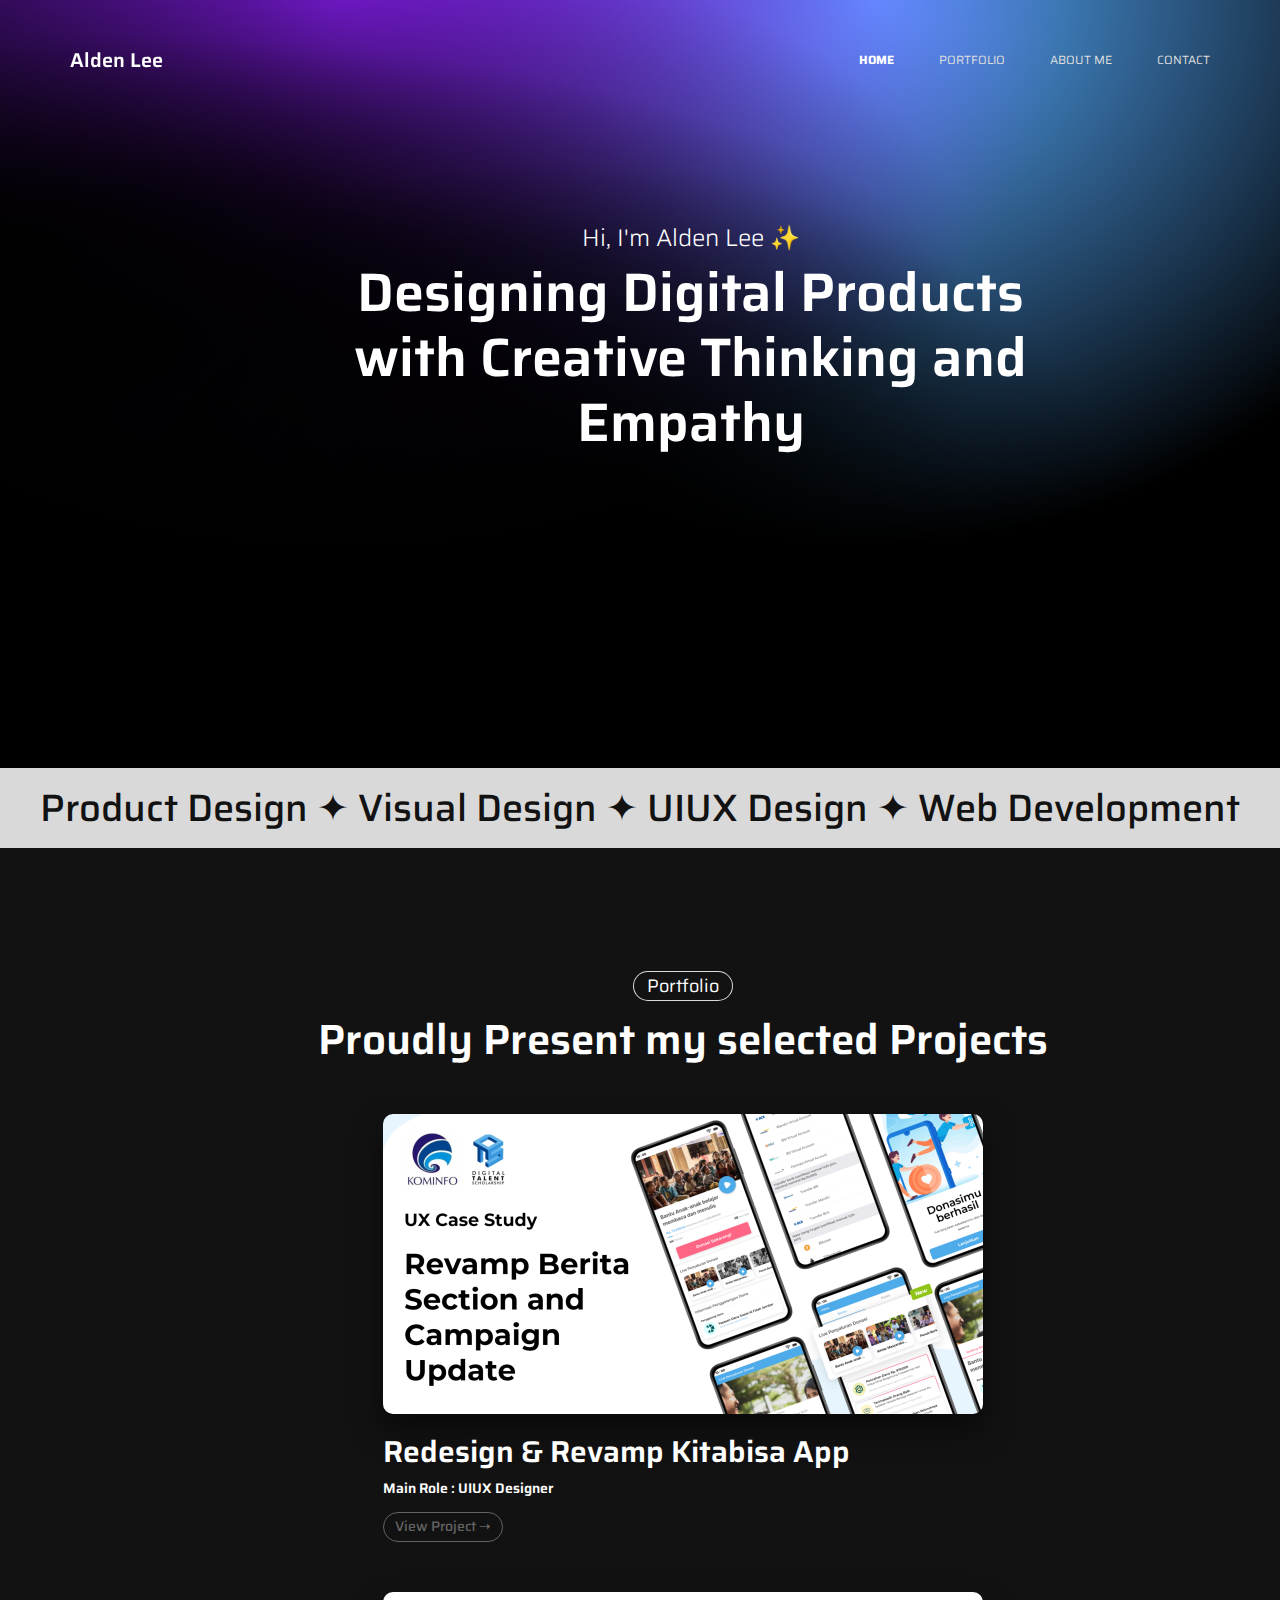
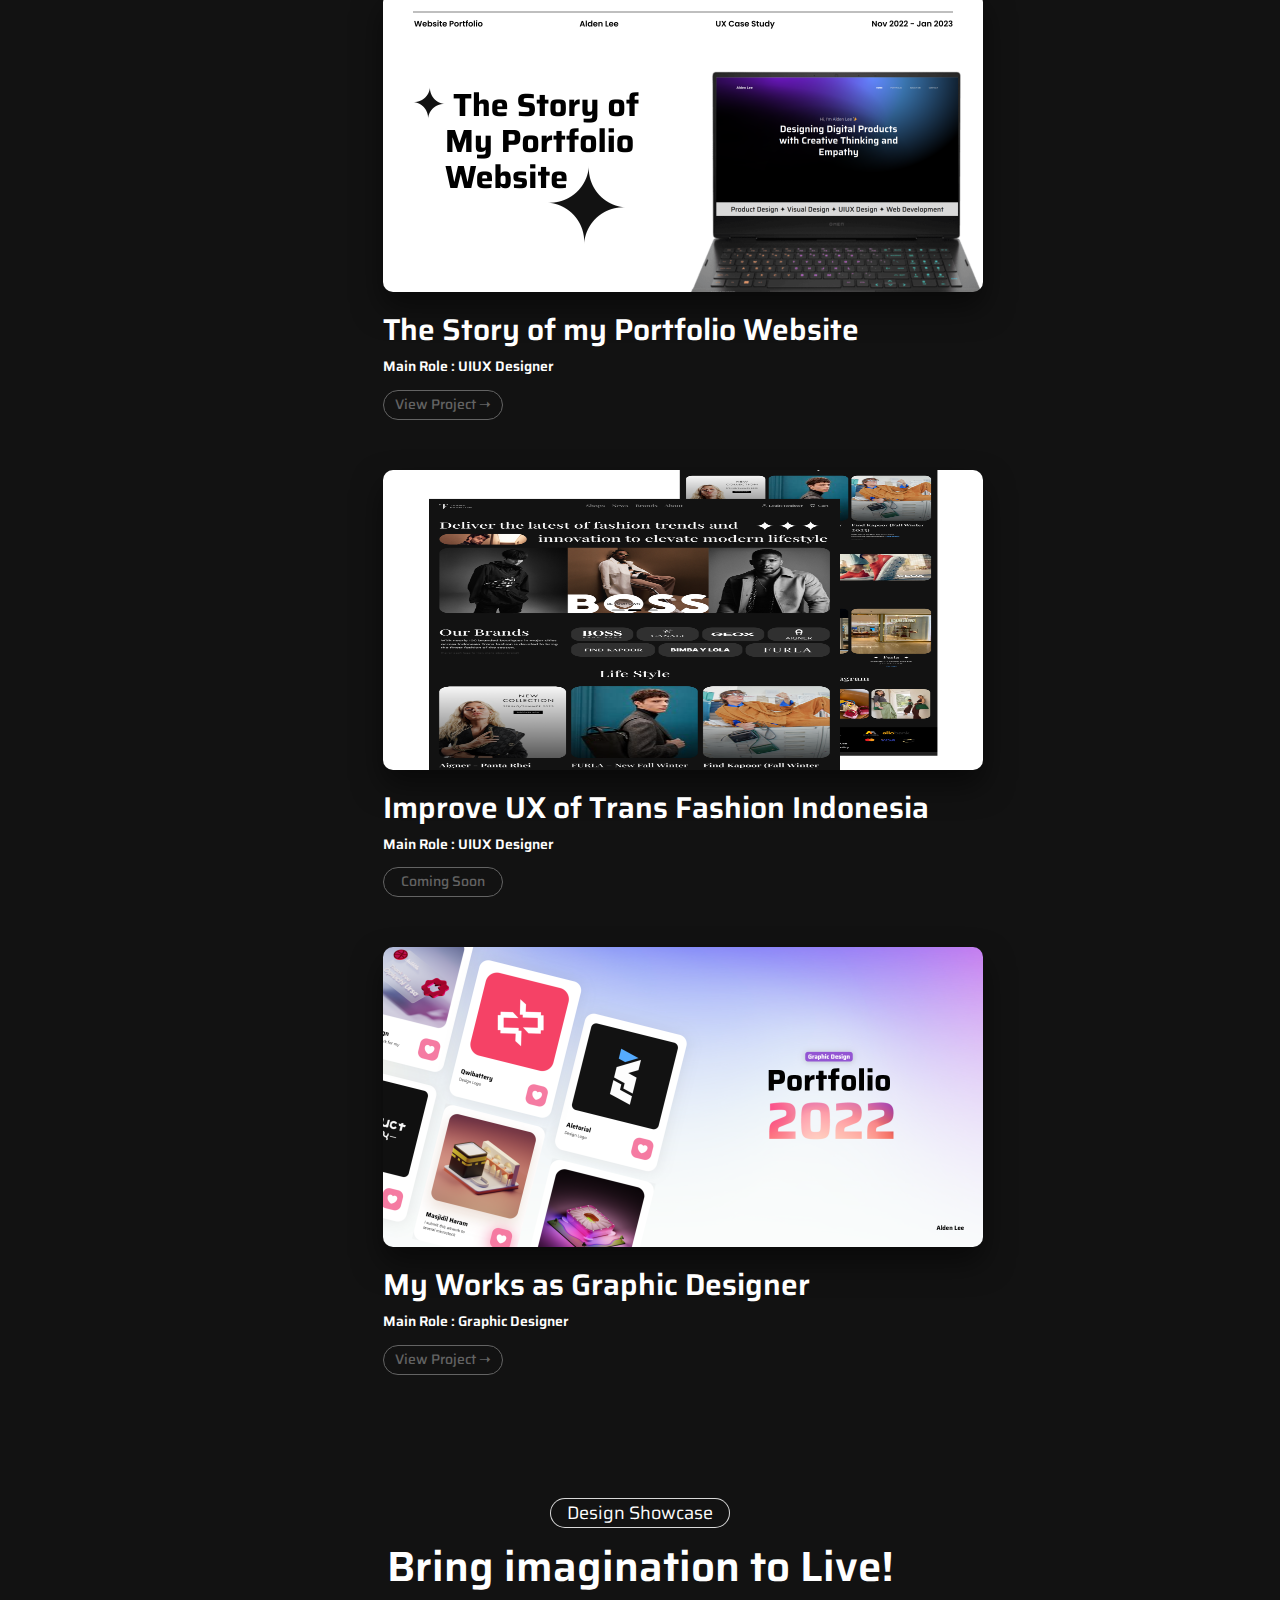
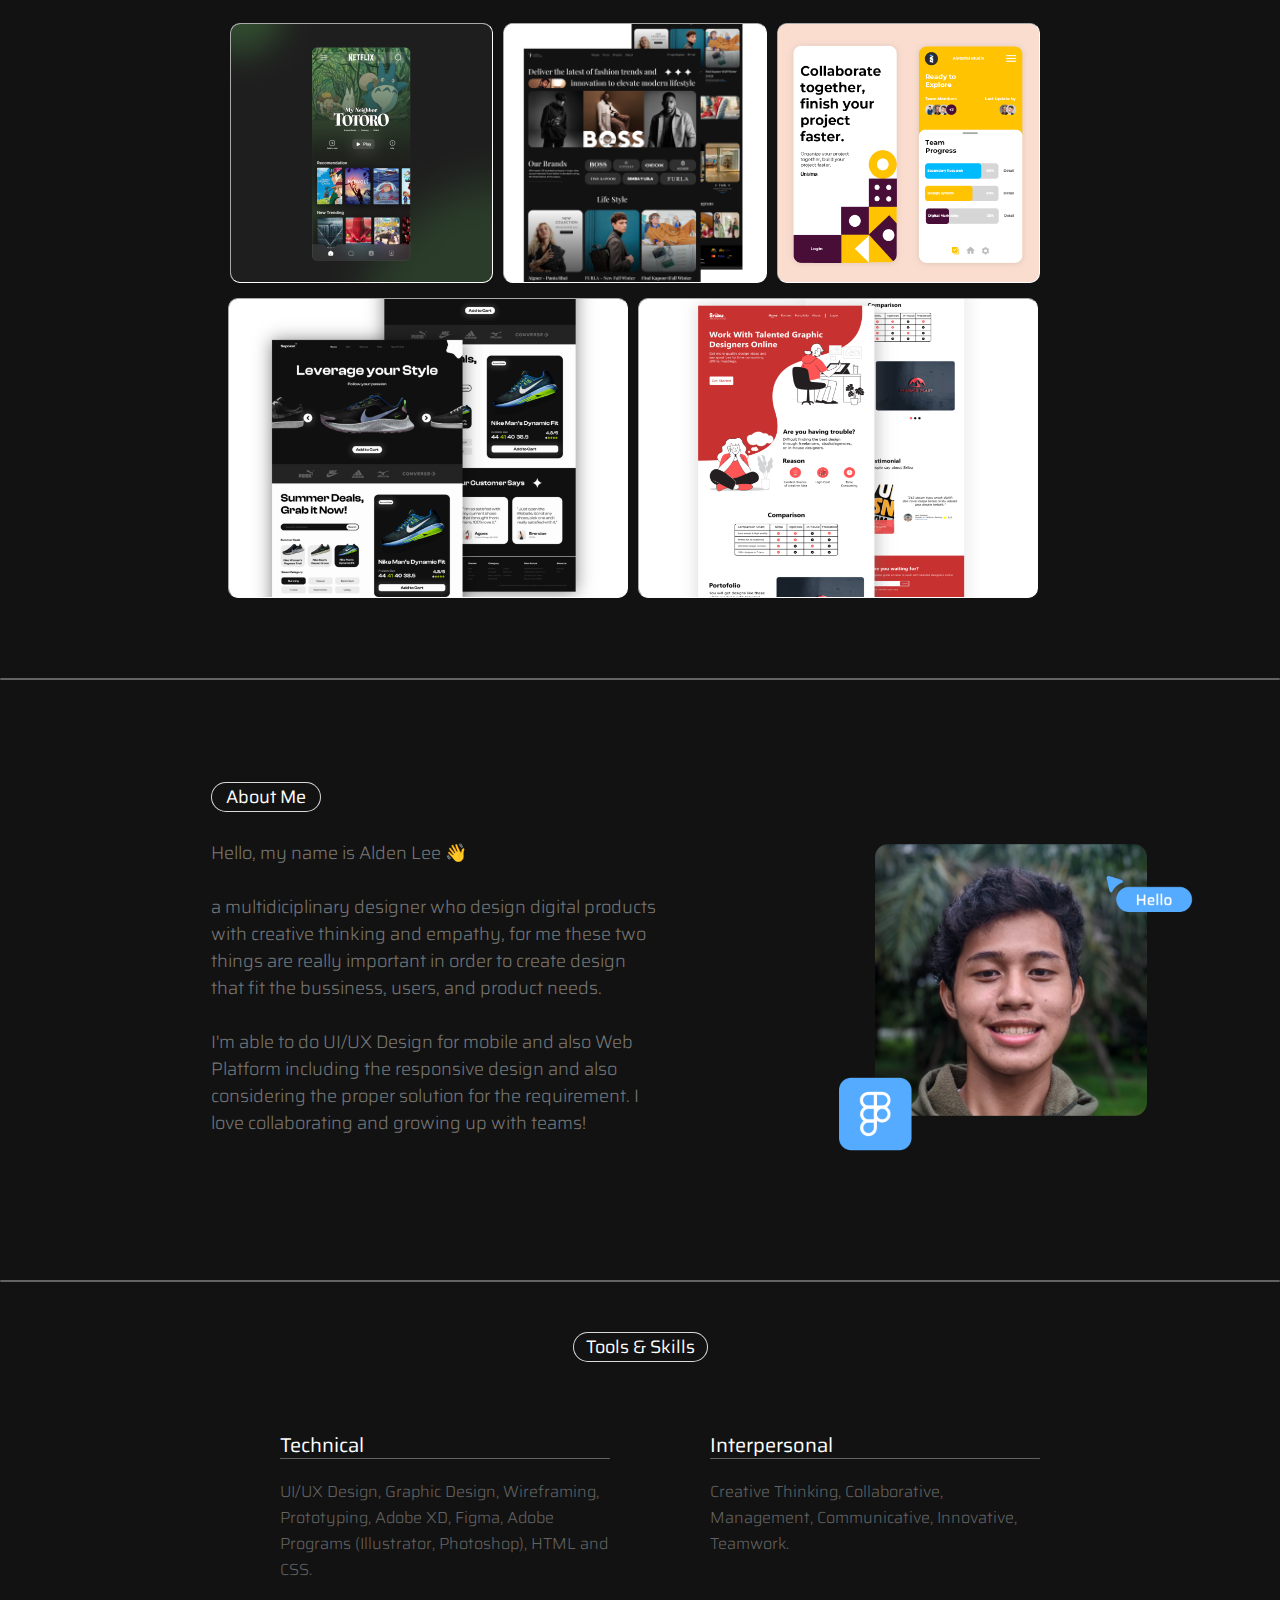
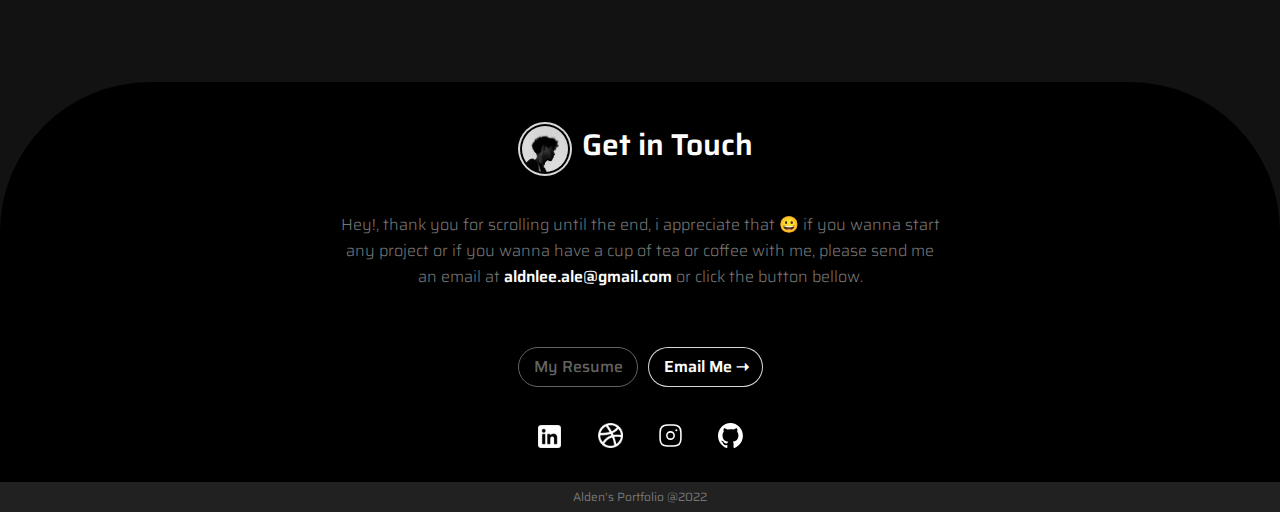
==== index.html @ 14f3df7a "initialcommit" ====
<!doctype html>
<html lang="en">
    <head>
        <!-- Required meta tags -->
        <meta charset="utf-8">
        <meta name="viewport" content="width=device-width, initial-scale=1, shrink-to-fit=no">
        <link rel="icon" href="img/favicon.png" type="image/png">
        <title>Alden Portfolio</title>
        <!-- Bootstrap CSS -->
        <link rel="stylesheet" href="css/bootstrap.css">
        <link rel="stylesheet" href="vendors/linericon/style.css">
        <link rel="stylesheet" href="css/font-awesome.min.css">
        <link rel="stylesheet" href="vendors/owl-carousel/owl.carousel.min.css">
        <link rel="stylesheet" href="vendors/lightbox/simpleLightbox.css">
        <link rel="stylesheet" href="vendors/nice-select/css/nice-select.css">
        <link rel="stylesheet" href="vendors/animate-css/animate.css">
        <link rel="stylesheet" href="vendors/popup/magnific-popup.css">
        <link rel="stylesheet" href="vendors/flaticon/flaticon.css">
        <!-- main css -->
        <link rel="stylesheet" href="css/style.css">
        <link rel="stylesheet" href="css/responsive.css">
		<!--kk-->
		<link rel="preconnect" href="https://fonts.googleapis.com">
		<link rel="preconnect" href="https://fonts.gstatic.com" crossorigin>
		<link href="https://fonts.googleapis.com/css2?family=Saira:wght@100;300;500;600;700&display=swap" rel="stylesheet">
    </head>
    <body>
		
        <!--================Header Menu Area =================-->
        <header class="header_area">
            <div class="main_menu">
            	<nav class="navbar navbar-expand-lg navbar-light">
					<div class="container box_1620">
						<!-- Brand and toggle get grouped for better mobile display -->
						<a class="navbar-brand" style="background-image:linear-gradient(119.39deg, #FFf 6.43%, #FFF 49.87%, #fff 91.42%);background-clip:text;-webkit-background-clip:text;-webkit-text-fill-color:transparent;-webkit-box-decoration-break:clone;background-repeat:no-repeat;">Alden Lee</a>
						<button class="navbar-toggler" type="button" data-toggle="collapse" data-target="#navbarSupportedContent" aria-controls="navbarSupportedContent" aria-expanded="false" aria-label="Toggle navigation">
							<span class="icon-bar"></span>
							<span class="icon-bar"></span>
							<span class="icon-bar"></span>
						</button>
						<!-- Collect the nav links, forms, and other content for toggling -->
						<div class="collapse navbar-collapse offset" id="navbarSupportedContent">
							<ul class="nav navbar-nav menu_nav ml-auto">
								<li class="nav-item active"><a class="nav-link" href="index.html">Home</a></li> 
								<li class="nav-item"><a class="nav-link" href="#prjj">Portfolio</a></li> 
								<li class="nav-item"><a class="nav-link" href="#about_me">About Me</a></li>
								<li class="nav-item"><a class="nav-link" href="#fot">Contact</a></li>
							</ul>
						</div> 
					</div>
            	</nav>
            </div>
        </header>
        <!--================Header Menu Area =================-->
        <!--================Intro Banner Area =================-->	
	
		<div class="pre_banner">
			<div class="title_pre">
				<h3>Hi, I'm Alden Lee &#10024</h3>
				<p> Designing Digital<span>
					Products</span> with Creative Thinking and Empathy </p>
				<button class="button_project1"><a href="#prjj">Let's Discover &#10141</a></button>
			</div>
			
		</div>
		<div class="keahlian">
			Product Design &#10022 Visual Design &#10022  UIUX Design &#10022  Web Development
		</div>
		  <!--================Home Banner Area =================-->	
		<div class="container8">
			<article class="fitur">
				<div class="bxo">
					<img src="img/UI Unigma.png" class="ill">
				</div>
				<div class="bxo1">
					<img src="img/aletorial.png" class="ill1">
				</div>
				<div class="bxo2">
					<img src="img/SUP 1.png" class="ill2">
				</div>
			</article>
		</div>
 <!--================End Home Banner Area =================--> 
 <div id="prjj" class="project_banner">
	<h1>Portfolio</h1>
	<h2>Proudly Present my selected Projects</h2>
	   <img class="poto" src="img/kitabisa banner porto.png">
<div class="dtl_project">
	<p>Redesign & Revamp Kitabisa App</p>
	<p class="dtl_title">Main Role : UIUX Designer</p>
	<button class="button_project"><a href="porto1.html">View Project &#10141</a></button>
</div>
<img class="poto" id="mrg_dtl" src="img/web porto banner.png">
<div class="dtl_project">
	<p>The Story of my Portfolio Website</p>
	<p class="dtl_title">Main Role : UIUX Designer</p>
	<button class="button_project"><a href="porto3.html">View Project &#10141</a></button>
</div>
<img class="poto" id="mrg_dtl" src="img/trans fashion.png">
<div class="dtl_project">
	<p>Improve UX of Trans Fashion Indonesia</p>
	<p class="dtl_title">Main Role : UIUX Designer</p>
	<button class="button_project"><a href="porto2.html">Coming Soon</a></button>
</div>
<img class="poto" id="mrg_dtl" src="img/banner gd finaal.png">
<div class="dtl_project">
	<p>My Works as Graphic Designer</p>
	<p class="dtl_title">Main Role : Graphic Designer</p>
	<button class="button_project"><a href="https://bit.ly/3Yn40Nd">View Project &#10141</a></button>
</div>
</div>
 <!--================End Project BannerArea =================-->
 <div id="prjj" class="project_banner9">
	<h1>Portfolio</h1>
	<h2>Proudly Present my selected Projects</h2>
<img class="poto9" id="mrg_dtl9" src="img/Banner sepokat UI.webp">
<div class="dtl_project">
	<p>Redesign Dashboard - UX Case Study</p>
	<p class="dtl_title">Main Role : UIUX Designer</p>
	<button class="button_project"><a href="porto2.html" target="_blank">Coming Soon</a></button>
</div>
</div>
	 <!--================End Side Project BannerArea =================-->
	 <div class="prouject1">
		<h1>Design Showcase</h1>
		<h2>Bring imagination to Live!</h2>
		</div>
 <!--================End Project BannerArea =================-->
 <div class="showcase1">
	<div class="row2">
		<img class="toto1" src="img/totoro UI.png">
	</div>
	<div class="row3">
		<img src="img/trans fashion.png">
	</div>
	<div class="row4">
		<img class="toto1" src="img/UI Unigma.png">
	</div>
</div>
		<div class="showcase">
			<div class="row">
					<img class="totoss" src="img/Banner sepokat UI 330px.webp">
			</div>
			<div class="row1">
				<img class="totos" src="img/SUP 1.png">
			</div>
		</div>
		
  <!--================End Project BannerArea =================-->
		<div class="warna">
		</div>
		<div class="intro_banner" id="about_me">
			<article class="fitur_banner">
				<div class="bxo_banner">
					<div class="container2">
						<p class="dtl">
						Hello, my name is Alden Lee &#128075
						<br>
						<br>
						a multidiciplinary designer who design digital products with creative thinking and empathy, for me these two things are really important in order to create design
						that fit the bussiness, users, and product needs.
						<br>
						<br>
					
						I'm able to do UI/UX Design for mobile and also Web Platform including the responsive design and also considering the proper
						solution for the requirement. I love collaborating and growing up with teams!
					</p>
					</div>
					<h1>About Me</h1>
				</div>
				<div class="bxo1_banner">
						<div class="imgBx">
							<img src="img/pp ale lagi.png"/>
						</div>
				</div>
		</div>

        <!--================Welcome Area =================-->
        <!--================End Welcome Area =================-->
        <!--================My Tabs Area =================-->
        
        <!--================End My Tabs Area =================-->
        
        <!--================Feature Area =================-->
        
        <!--================End Feature Area =================-->
        <!--================Home Gallery Area =================-->
        <!--================End Home Gallery Area =================-->
        <!--================Testimonials Area =================-->
        <!--================End Testimonials Area =================-->
		<div class="warna">
		</div>

		<section class="tolskil"> 
			<h1>Tools & Skills</h1>
			<article class="list_skil">
				<div class="skil1">
					<div class="container_skil">
						<p>Technical</p>
						<div class="warna1"></div>
						<p id="t_dtl">
						UI/UX Design, Graphic Design, Wireframing, Prototyping,
						Adobe XD, Figma, Adobe Programs (Illustrator, Photoshop), HTML and CSS.
						<br> 
							
					</p>
					</div>
				</div>
				<div class="skil2">
					<div class="container_skil">
						<p style="color: white; font-size: 20px;">Interpersonal</p>
						<div class="warna1"></div>
						<p id="t_dtl">
							Creative Thinking, Collaborative, Management, Communicative, Innovative, Teamwork.
						</p>
		
					</div>
				</div>
			</article>

		</section>
        <!--================Footer Area =================-->
        <div class="fot_area p_120" id="fot">
			<div class="fot_container">
				<div class="fot_title"><img src="img/profil ig ale.webp"/></div>
				<div class="fot_titl">Get in Touch</div>
			</div>
			<p id="p_thanks">Hey!, thank you for scrolling until the end,
				i appreciate that &#128512 if you wanna start any project or if you wanna have a cup of tea or coffee
				with me, please send me an email at
				<a href="https://mail.google.com/mail/u/0/?view=cm&tf=1&fs=1&to=aldnlee.ale@gmail.com">aldnlee.ale@gmail.com</a>
				or click the button bellow.	
			</p>
			<div class="fot_container3">
				<div class="button_d">
					<p> <a href="#fot">My Resume</a> </p>
				</div>
				<div class="button1_e">
					<p> <a href="https://mail.google.com/mail/u/0/?view=cm&tf=1&fs=1&to=aldnlee.ale@gmail.com">Email Me &#10141</a> </p>
				</div>	
			</div>
			<div class="fot_container1">
				<div class="fot_button">
					<div class="button_fot">
					<a href="https://linkedin.com/in/aldnlee"><img src="img/linkedin.png"/></a>
					</div>
					<div class="button_fot1">
						<a href="https://dribbble.com/aldenlee "><img src="img/dribbble_white.png"/></a>
						</div>
						<div class="button_fot1">
							<a href="https://instagram.com/aldnlee"><img src="img/instagram.svg"/></a>
							</div>
							<div class="button_fot1">
								<a href="https://github.com/aldnlee"><img src="img/github-mark-white.svg"/></a>
								</div>
				</div>
			</div>
        </div>
		<footer class="footer_area">
		Alden's Portfolio @2022
		</footer>
        <!--================End Footer Area =================-->
        
        
        
        
        
        
        <!-- Optional JavaScript -->
        <!-- jQuery first, then Popper.js, then Bootstrap JS -->
        <script src="js/jquery-3.3.1.min.js"></script>
        <script src="js/popper.js"></script>
        <script src="js/bootstrap.min.js"></script>
        <script src="js/stellar.js"></script>
        <script src="vendors/lightbox/simpleLightbox.min.js"></script>
        <script src="vendors/nice-select/js/jquery.nice-select.min.js"></script>
        <script src="vendors/isotope/imagesloaded.pkgd.min.js"></script>
        <script src="vendors/isotope/isotope.pkgd.min.js"></script>
        <script src="vendors/owl-carousel/owl.carousel.min.js"></script>
        <script src="vendors/popup/jquery.magnific-popup.min.js"></script>
        <script src="js/jquery.ajaxchimp.min.js"></script>
        <script src="vendors/counter-up/jquery.waypoints.min.js"></script>
        <script src="vendors/counter-up/jquery.counterup.min.js"></script>
        <script src="js/mail-script.js"></script>
        <script src="js/theme.js"></script>
    </body>
</html>
---- vendors/linericon/style.css ----
@font-face {
	font-family: 'Linearicons-Free';
	src:url('fonts/Linearicons-Free.eot?w118d');
	src:url('fonts/Linearicons-Free.eot?#iefixw118d') format('embedded-opentype'),
		url('fonts/Linearicons-Free.woff2?w118d') format('woff2'),
		url('fonts/Linearicons-Free.woff?w118d') format('woff'),
		url('fonts/Linearicons-Free.ttf?w118d') format('truetype'),
		url('fonts/Linearicons-Free.svg?w118d#Linearicons-Free') format('svg');
	font-weight: normal;
	font-style: normal;
}

.lnr {
	font-family: 'Linearicons-Free';
	speak: none;
	font-style: normal;
	font-weight: normal;
	font-variant: normal;
	text-transform: none;
	line-height: 1;

	/* Better Font Rendering =========== */
	-webkit-font-smoothing: antialiased;
	-moz-osx-font-smoothing: grayscale;
}

.lnr-home:before {
	content: "\e800";
}
.lnr-apartment:before {
	content: "\e801";
}
.lnr-pencil:before {
	content: "\e802";
}
.lnr-magic-wand:before {
	content: "\e803";
}
.lnr-drop:before {
	content: "\e804";
}
.lnr-lighter:before {
	content: "\e805";
}
.lnr-poop:before {
	content: "\e806";
}
.lnr-sun:before {
	content: "\e807";
}
.lnr-moon:before {
	content: "\e808";
}
.lnr-cloud:before {
	content: "\e809";
}
.lnr-cloud-upload:before {
	content: "\e80a";
}
.lnr-cloud-download:before {
	content: "\e80b";
}
.lnr-cloud-sync:before {
	content: "\e80c";
}
.lnr-cloud-check:before {
	content: "\e80d";
}
.lnr-database:before {
	content: "\e80e";
}
.lnr-lock:before {
	content: "\e80f";
}
.lnr-cog:before {
	content: "\e810";
}
.lnr-trash:before {
	content: "\e811";
}
.lnr-dice:before {
	content: "\e812";
}
.lnr-heart:before {
	content: "\e813";
}
.lnr-star:before {
	content: "\e814";
}
.lnr-star-half:before {
	content: "\e815";
}
.lnr-star-empty:before {
	content: "\e816";
}
.lnr-flag:before {
	content: "\e817";
}
.lnr-envelope:before {
	content: "\e818";
}
.lnr-paperclip:before {
	content: "\e819";
}
.lnr-inbox:before {
	content: "\e81a";
}
.lnr-eye:before {
	content: "\e81b";
}
.lnr-printer:before {
	content: "\e81c";
}
.lnr-file-empty:before {
	content: "\e81d";
}
.lnr-file-add:before {
	content: "\e81e";
}
.lnr-enter:before {
	content: "\e81f";
}
.lnr-exit:before {
	content: "\e820";
}
.lnr-graduation-hat:before {
	content: "\e821";
}
.lnr-license:before {
	content: "\e822";
}
.lnr-music-note:before {
	content: "\e823";
}
.lnr-film-play:before {
	content: "\e824";
}
.lnr-camera-video:before {
	content: "\e825";
}
.lnr-camera:before {
	content: "\e826";
}
.lnr-picture:before {
	content: "\e827";
}
.lnr-book:before {
	content: "\e828";
}
.lnr-bookmark:before {
	content: "\e829";
}
.lnr-user:before {
	content: "\e82a";
}
.lnr-users:before {
	content: "\e82b";
}
.lnr-shirt:before {
	content: "\e82c";
}
.lnr-store:before {
	content: "\e82d";
}
.lnr-cart:before {
	content: "\e82e";
}
.lnr-tag:before {
	content: "\e82f";
}
.lnr-phone-handset:before {
	content: "\e830";
}
.lnr-phone:before {
	content: "\e831";
}
.lnr-pushpin:before {
	content: "\e832";
}
.lnr-map-marker:before {
	content: "\e833";
}
.lnr-map:before {
	content: "\e834";
}
.lnr-location:before {
	content: "\e835";
}
.lnr-calendar-full:before {
	content: "\e836";
}
.lnr-keyboard:before {
	content: "\e837";
}
.lnr-spell-check:before {
	content: "\e838";
}
.lnr-screen:before {
	content: "\e839";
}
.lnr-smartphone:before {
	content: "\e83a";
}
.lnr-tablet:before {
	content: "\e83b";
}
.lnr-laptop:before {
	content: "\e83c";
}
.lnr-laptop-phone:before {
	content: "\e83d";
}
.lnr-power-switch:before {
	content: "\e83e";
}
.lnr-bubble:before {
	content: "\e83f";
}
.lnr-heart-pulse:before {
	content: "\e840";
}
.lnr-construction:before {
	content: "\e841";
}
.lnr-pie-chart:before {
	content: "\e842";
}
.lnr-chart-bars:before {
	content: "\e843";
}
.lnr-gift:before {
	content: "\e844";
}
.lnr-diamond:before {
	content: "\e845";
}
.lnr-linearicons:before {
	content: "\e846";
}
.lnr-dinner:before {
	content: "\e847";
}
.lnr-coffee-cup:before {
	content: "\e848";
}
.lnr-leaf:before {
	content: "\e849";
}
.lnr-paw:before {
	content: "\e84a";
}
.lnr-rocket:before {
	content: "\e84b";
}
.lnr-briefcase:before {
	content: "\e84c";
}
.lnr-bus:before {
	content: "\e84d";
}
.lnr-car:before {
	content: "\e84e";
}
.lnr-train:before {
	content: "\e84f";
}
.lnr-bicycle:before {
	content: "\e850";
}
.lnr-wheelchair:before {
	content: "\e851";
}
.lnr-select:before {
	content: "\e852";
}
.lnr-earth:before {
	content: "\e853";
}
.lnr-smile:before {
	content: "\e854";
}
.lnr-sad:before {
	content: "\e855";
}
.lnr-neutral:before {
	content: "\e856";
}
.lnr-mustache:before {
	content: "\e857";
}
.lnr-alarm:before {
	content: "\e858";
}
.lnr-bullhorn:before {
	content: "\e859";
}
.lnr-volume-high:before {
	content: "\e85a";
}
.lnr-volume-medium:before {
	content: "\e85b";
}
.lnr-volume-low:before {
	content: "\e85c";
}
.lnr-volume:before {
	content: "\e85d";
}
.lnr-mic:before {
	content: "\e85e";
}
.lnr-hourglass:before {
	content: "\e85f";
}
.lnr-undo:before {
	content: "\e860";
}
.lnr-redo:before {
	content: "\e861";
}
.lnr-sync:before {
	content: "\e862";
}
.lnr-history:before {
	content: "\e863";
}
.lnr-clock:before {
	content: "\e864";
}
.lnr-download:before {
	content: "\e865";
}
.lnr-upload:before {
	content: "\e866";
}
.lnr-enter-down:before {
	content: "\e867";
}
.lnr-exit-up:before {
	content: "\e868";
}
.lnr-bug:before {
	content: "\e869";
}
.lnr-code:before {
	content: "\e86a";
}
.lnr-link:before {
	content: "\e86b";
}
.lnr-unlink:before {
	content: "\e86c";
}
.lnr-thumbs-up:before {
	content: "\e86d";
}
.lnr-thumbs-down:before {
	content: "\e86e";
}
.lnr-magnifier:before {
	content: "\e86f";
}
.lnr-cross:before {
	content: "\e870";
}
.lnr-menu:before {
	content: "\e871";
}
.lnr-list:before {
	content: "\e872";
}
.lnr-chevron-up:before {
	content: "\e873";
}
.lnr-chevron-down:before {
	content: "\e874";
}
.lnr-chevron-left:before {
	content: "\e875";
}
.lnr-chevron-right:before {
	content: "\e876";
}
.lnr-arrow-up:before {
	content: "\e877";
}
.lnr-arrow-down:before {
	content: "\e878";
}
.lnr-arrow-left:before {
	content: "\e879";
}
.lnr-arrow-right:before {
	content: "\e87a";
}
.lnr-move:before {
	content: "\e87b";
}
.lnr-warning:before {
	content: "\e87c";
}
.lnr-question-circle:before {
	content: "\e87d";
}
.lnr-menu-circle:before {
	content: "\e87e";
}
.lnr-checkmark-circle:before {
	content: "\e87f";
}
.lnr-cross-circle:before {
	content: "\e880";
}
.lnr-plus-circle:before {
	content: "\e881";
}
.lnr-circle-minus:before {
	content: "\e882";
}
.lnr-arrow-up-circle:before {
	content: "\e883";
}
.lnr-arrow-down-circle:before {
	content: "\e884";
}
.lnr-arrow-left-circle:before {
	content: "\e885";
}
.lnr-arrow-right-circle:before {
	content: "\e886";
}
.lnr-chevron-up-circle:before {
	content: "\e887";
}
.lnr-chevron-down-circle:before {
	content: "\e888";
}
.lnr-chevron-left-circle:before {
	content: "\e889";
}
.lnr-chevron-right-circle:before {
	content: "\e88a";
}
.lnr-crop:before {
	content: "\e88b";
}
.lnr-frame-expand:before {
	content: "\e88c";
}
.lnr-frame-contract:before {
	content: "\e88d";
}
.lnr-layers:before {
	content: "\e88e";
}
.lnr-funnel:before {
	content: "\e88f";
}
.lnr-text-format:before {
	content: "\e890";
}
.lnr-text-format-remove:before {
	content: "\e891";
}
.lnr-text-size:before {
	content: "\e892";
}
.lnr-bold:before {
	content: "\e893";
}
.lnr-italic:before {
	content: "\e894";
}
.lnr-underline:before {
	content: "\e895";
}
.lnr-strikethrough:before {
	content: "\e896";
}
.lnr-highlight:before {
	content: "\e897";
}
.lnr-text-align-left:before {
	content: "\e898";
}
.lnr-text-align-center:before {
	content: "\e899";
}
.lnr-text-align-right:before {
	content: "\e89a";
}
.lnr-text-align-justify:before {
	content: "\e89b";
}
.lnr-line-spacing:before {
	content: "\e89c";
}
.lnr-indent-increase:before {
	content: "\e89d";
}
.lnr-indent-decrease:before {
	content: "\e89e";
}
.lnr-pilcrow:before {
	content: "\e89f";
}
.lnr-direction-ltr:before {
	content: "\e8a0";
}
.lnr-direction-rtl:before {
	content: "\e8a1";
}
.lnr-page-break:before {
	content: "\e8a2";
}
.lnr-sort-alpha-asc:before {
	content: "\e8a3";
}
.lnr-sort-amount-asc:before {
	content: "\e8a4";
}
.lnr-hand:before {
	content: "\e8a5";
}
.lnr-pointer-up:before {
	content: "\e8a6";
}
.lnr-pointer-right:before {
	content: "\e8a7";
}
.lnr-pointer-down:before {
	content: "\e8a8";
}
.lnr-pointer-left:before {
	content: "\e8a9";
}
---- vendors/lightbox/simpleLightbox.css ----
.slbOverlay, .slbWrapOuter, .slbWrap {
  position: fixed;
  top: 0;
  right: 0;
  bottom: 0;
  left: 0;
}

.slbOverlay {
  overflow: hidden;
  z-index: 2000;
  background-color: #000;
  opacity: 0.7;
  filter: alpha(opacity=70);
  -webkit-animation: slbOverlay 0.5s;
  -moz-animation: slbOverlay 0.5s;
  animation: slbOverlay 0.5s;
}

.slbWrapOuter {
  overflow-x: hidden;
  overflow-y: auto;
  z-index: 2010;
}

.slbWrap {
  position: absolute;
  text-align: center;
}

.slbWrap:before {
  content: "";
  display: inline-block;
  height: 100%;
  vertical-align: middle;
}

.slbContentOuter {
  display: inline-block;
  vertical-align: middle;
  margin: 0px auto;
  padding: 0 1em;
  box-sizing: border-box;
  z-index: 2020;
  text-align: left;
  max-width: 100%;
}

.slbContentEl .slbContentOuter {
  padding: 5em 1em;
}

.slbContent {
  position: relative;
}

.slbContentEl .slbContent {
  -webkit-animation: slbEnter 0.3s;
  -moz-animation: slbEnter 0.3s;
  animation: slbEnter 0.3s;
  background-color: #fff;
  box-shadow: 0 0.2em 1em rgba(0, 0, 0, 0.4);
}

.slbImageWrap {
  -webkit-animation: slbEnter 0.3s;
  -moz-animation: slbEnter 0.3s;
  animation: slbEnter 0.3s;
  position: relative;
}

.slbImageWrap:after {
  content: "";
  position: absolute;
  left: 0;
  right: 0;
  top: 5em;
  bottom: 5em;
  display: block;
  z-index: -1;
  box-shadow: 0 0.2em 1em rgba(0, 0, 0, 0.6);
  background-color: #FFF;
}

.slbImage {
  width: auto;
  max-width: 100%;
  height: auto;
  display: block;
  line-height: 0;
  box-sizing: border-box;
  padding: 5em 0;
  margin: 0 auto;
}

.slbCaption {
  display: inline-block;
  max-width: 100%;
  overflow: hidden;
  text-overflow: ellipsis;
  white-space: nowrap;
  word-wrap: normal;
  font-size: 1.4em;
  position: absolute;
  left: 0;
  right: 0;
  bottom: 0;
  padding: 0.71429em 0;
  color: #fff;
  color: rgba(255, 255, 255, 0.7);
  text-align: center;
}

.slbCloseBtn, .slbArrow {
  margin: 0;
  padding: 0;
  border: 0;
  cursor: pointer;
  background: none;
}

.slbCloseBtn::-moz-focus-inner, .slbArrow::-moz-focus-inner {
  padding: 0;
  border: 0;
}

.slbCloseBtn:hover, .slbArrow:hover {
  opacity: 0.5;
}

.slbCloseBtn:active, .slbArrow:active {
  opacity: 0.8;
}

.slbCloseBtn {
  -webkit-animation: slbEnter 0.3s;
  -moz-animation: slbEnter 0.3s;
  animation: slbEnter 0.3s;
  font-size: 3em;
  width: 1.66667em;
  height: 1.66667em;
  line-height: 1.66667em;
  position: absolute;
  right: -0.33333em;
  top: 0;
  color: #fff;
  color: rgba(255, 255, 255, 0.7);
  text-align: center;
    outline: none;
    box-shadow: none;
}

.slbLoading .slbCloseBtn {
  display: none;
}

.slbLoadingText {
  font-size: 1.4em;
  color: #fff;
  color: rgba(255, 255, 255, 0.9);
}

.slbArrows {
  position: fixed;
  top: 50%;
  left: 0;
  right: 0;
}

.slbLoading .slbArrows {
  display: none;
}

.slbArrow {
  position: absolute;
  top: 50%;
  margin-top: -5em;
  width: 5em;
  height: 10em;
  opacity: 0.7;
  text-indent: -999em;
  overflow: hidden;
    outline: none;
    box-shadow: none;
}

.slbArrow:before {
  content: "";
  position: absolute;
  top: 50%;
  left: 50%;
  margin: -0.8em 0 0 -0.8em;
  border: 0.8em solid transparent;
}

.slbArrow.next {
  right: 0;
}

.slbArrow.next:before {
  border-left-color: #fff;
}

.slbArrow.prev {
  left: 0;
}

.slbArrow.prev:before {
  border-right-color: #fff;
}

.slbIframeCont {
  width: 80em;
  height: 0;
  overflow: hidden;
  padding-top: 56.25%;
  margin: 5em 0;
}

.slbIframe {
  position: absolute;
  top: 0;
  left: 0;
  width: 100%;
  height: 100%;
  box-shadow: 0 0.2em 1em rgba(0, 0, 0, 0.6);
  background: #000;
}

@-webkit-keyframes slbOverlay {
  from {
    opacity: 0;
  }
  to {
    opacity: 0.7;
  }
}

@-moz-keyframes slbOverlay {
  from {
    opacity: 0;
  }
  to {
    opacity: 0.7;
  }
}

@keyframes slbOverlay {
  from {
    opacity: 0;
  }
  to {
    opacity: 0.7;
  }
}

@-webkit-keyframes slbEnter {
  from {
    opacity: 0;
    -webkit-transform: translate3d(0, -1em, 0);
  }
  to {
    opacity: 1;
    -webkit-transform: translate3d(0, 0, 0);
  }
}

@-moz-keyframes slbEnter {
  from {
    opacity: 0;
    -moz-transform: translate3d(0, -1em, 0);
  }
  to {
    opacity: 1;
    -moz-transform: translate3d(0, 0, 0);
  }
}

@keyframes slbEnter {
  from {
    opacity: 0;
    -webkit-transform: translate3d(0, -1em, 0);
    -moz-transform: translate3d(0, -1em, 0);
    -ms-transform: translate3d(0, -1em, 0);
    -o-transform: translate3d(0, -1em, 0);
    transform: translate3d(0, -1em, 0);
  }
  to {
    opacity: 1;
    -webkit-transform: translate3d(0, 0, 0);
    -moz-transform: translate3d(0, 0, 0);
    -ms-transform: translate3d(0, 0, 0);
    -o-transform: translate3d(0, 0, 0);
    transform: translate3d(0, 0, 0);
  }
}
---- vendors/nice-select/css/nice-select.css ----
.nice-select {
  -webkit-tap-highlight-color: transparent;
  background-color: #fff;
  border-radius: 5px;
  border: solid 1px #e8e8e8;
  box-sizing: border-box;
  clear: both;
  cursor: pointer;
  display: block;
  float: left;
  font-family: inherit;
  font-size: 14px;
  font-weight: normal;
  height: 42px;
  line-height: 40px;
  outline: none;
  padding-left: 18px;
  padding-right: 30px;
  position: relative;
  text-align: left !important;
  -webkit-transition: all 0.2s ease-in-out;
  transition: all 0.2s ease-in-out;
  -webkit-user-select: none;
     -moz-user-select: none;
      -ms-user-select: none;
          user-select: none;
  white-space: nowrap;
  width: auto; }
  .nice-select:hover {
    border-color: #dbdbdb; }
  .nice-select:active, .nice-select.open, .nice-select:focus {
    border-color: #999; }
  .nice-select:after {
    border-bottom: 2px solid #999;
    border-right: 2px solid #999;
    content: '';
    display: block;
    height: 5px;
    margin-top: -4px;
    pointer-events: none;
    position: absolute;
    right: 12px;
    top: 50%;
    -webkit-transform-origin: 66% 66%;
        -ms-transform-origin: 66% 66%;
            transform-origin: 66% 66%;
    -webkit-transform: rotate(45deg);
        -ms-transform: rotate(45deg);
            transform: rotate(45deg);
    -webkit-transition: all 0.15s ease-in-out;
    transition: all 0.15s ease-in-out;
    width: 5px; }
  .nice-select.open:after {
    -webkit-transform: rotate(-135deg);
        -ms-transform: rotate(-135deg);
            transform: rotate(-135deg); }
  .nice-select.open .list {
    opacity: 1;
    pointer-events: auto;
    -webkit-transform: scale(1) translateY(0);
        -ms-transform: scale(1) translateY(0);
            transform: scale(1) translateY(0); }
  .nice-select.disabled {
    border-color: #ededed;
    color: #999;
    pointer-events: none; }
    .nice-select.disabled:after {
      border-color: #cccccc; }
  .nice-select.wide {
    width: 100%; }
    .nice-select.wide .list {
      left: 0 !important;
      right: 0 !important; }
  .nice-select.right {
    float: right; }
    .nice-select.right .list {
      left: auto;
      right: 0; }
  .nice-select.small {
    font-size: 12px;
    height: 36px;
    line-height: 34px; }
    .nice-select.small:after {
      height: 4px;
      width: 4px; }
    .nice-select.small .option {
      line-height: 34px;
      min-height: 34px; }
  .nice-select .list {
    background-color: #fff;
    border-radius: 5px;
    box-shadow: 0 0 0 1px rgba(68, 68, 68, 0.11);
    box-sizing: border-box;
    margin-top: 4px;
    opacity: 0;
    overflow: hidden;
    padding: 0;
    pointer-events: none;
    position: absolute;
    top: 100%;
    left: 0;
    -webkit-transform-origin: 50% 0;
        -ms-transform-origin: 50% 0;
            transform-origin: 50% 0;
    -webkit-transform: scale(0.75) translateY(-21px);
        -ms-transform: scale(0.75) translateY(-21px);
            transform: scale(0.75) translateY(-21px);
    -webkit-transition: all 0.2s cubic-bezier(0.5, 0, 0, 1.25), opacity 0.15s ease-out;
    transition: all 0.2s cubic-bezier(0.5, 0, 0, 1.25), opacity 0.15s ease-out;
    z-index: 9; }
    .nice-select .list:hover .option:not(:hover) {
      background-color: transparent !important; }
  .nice-select .option {
    cursor: pointer;
    font-weight: 400;
    line-height: 40px;
    list-style: none;
    min-height: 40px;
    outline: none;
    padding-left: 18px;
    padding-right: 29px;
    text-align: left;
    -webkit-transition: all 0.2s;
    transition: all 0.2s; }
    .nice-select .option:hover, .nice-select .option.focus, .nice-select .option.selected.focus {
      background-color: #f6f6f6; }
    .nice-select .option.selected {
      font-weight: bold; }
    .nice-select .option.disabled {
      background-color: transparent;
      color: #999;
      cursor: default; }

.no-csspointerevents .nice-select .list {
  display: none; }

.no-csspointerevents .nice-select.open .list {
  display: block; }
---- vendors/flaticon/flaticon.css ----
/*
  	Flaticon icon font: Flaticon
  	Creation date: 26/06/2018 17:19
  	*/

@font-face {
  font-family: "Flaticon";
  src: url("./Flaticon.eot");
  src: url("./Flaticon.eot?#iefix") format("embedded-opentype"),
       url("./Flaticon.woff") format("woff"),
       url("./Flaticon.ttf") format("truetype"),
       url("./Flaticon.svg#Flaticon") format("svg");
  font-weight: normal;
  font-style: normal;
}

@media screen and (-webkit-min-device-pixel-ratio:0) {
  @font-face {
    font-family: "Flaticon";
    src: url("./Flaticon.svg#Flaticon") format("svg");
  }
}

[class^="flaticon-"]:before, [class*=" flaticon-"]:before,
[class^="flaticon-"]:after, [class*=" flaticon-"]:after {   
  font-family: Flaticon;
        font-size: 20px;
font-style: normal;
margin-left: 20px;
}

.flaticon-skyline:before { content: "\f100"; }
.flaticon-sketch:before { content: "\f101"; }
.flaticon-city:before { content: "\f102"; }
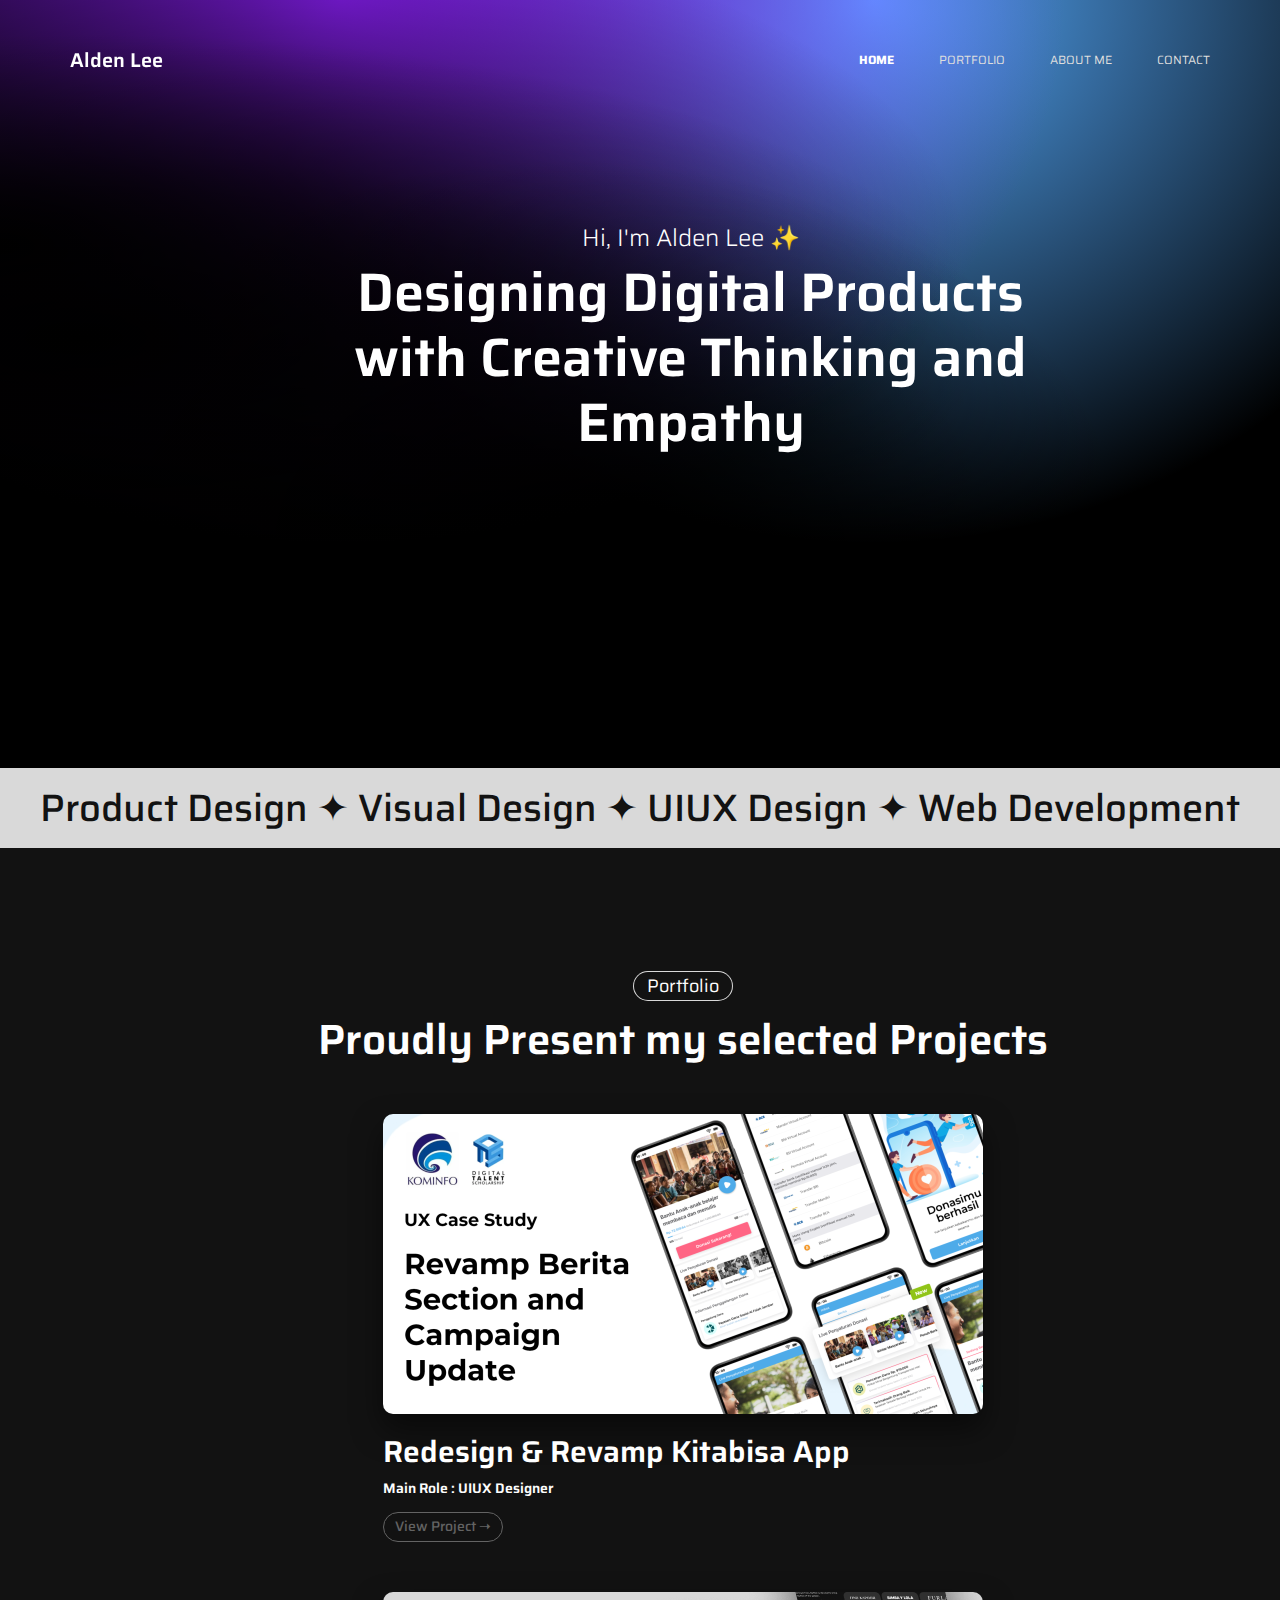
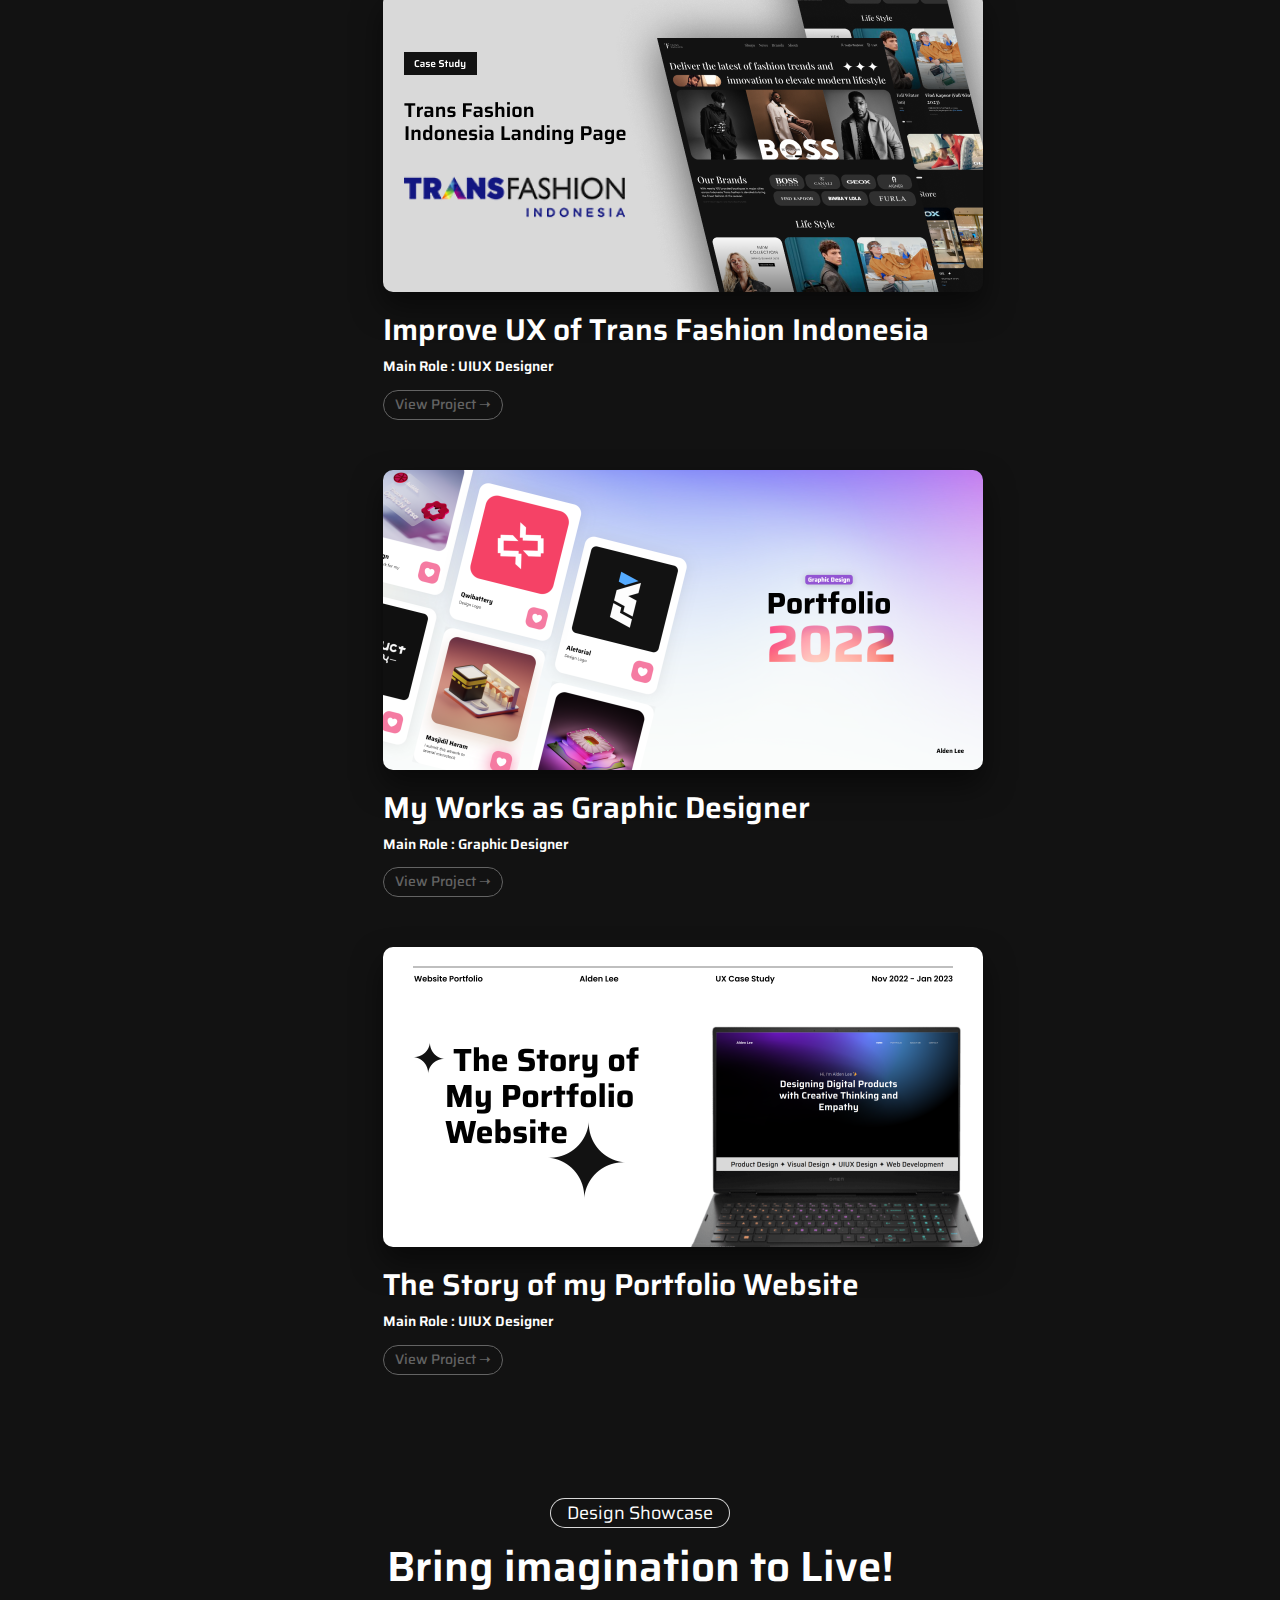
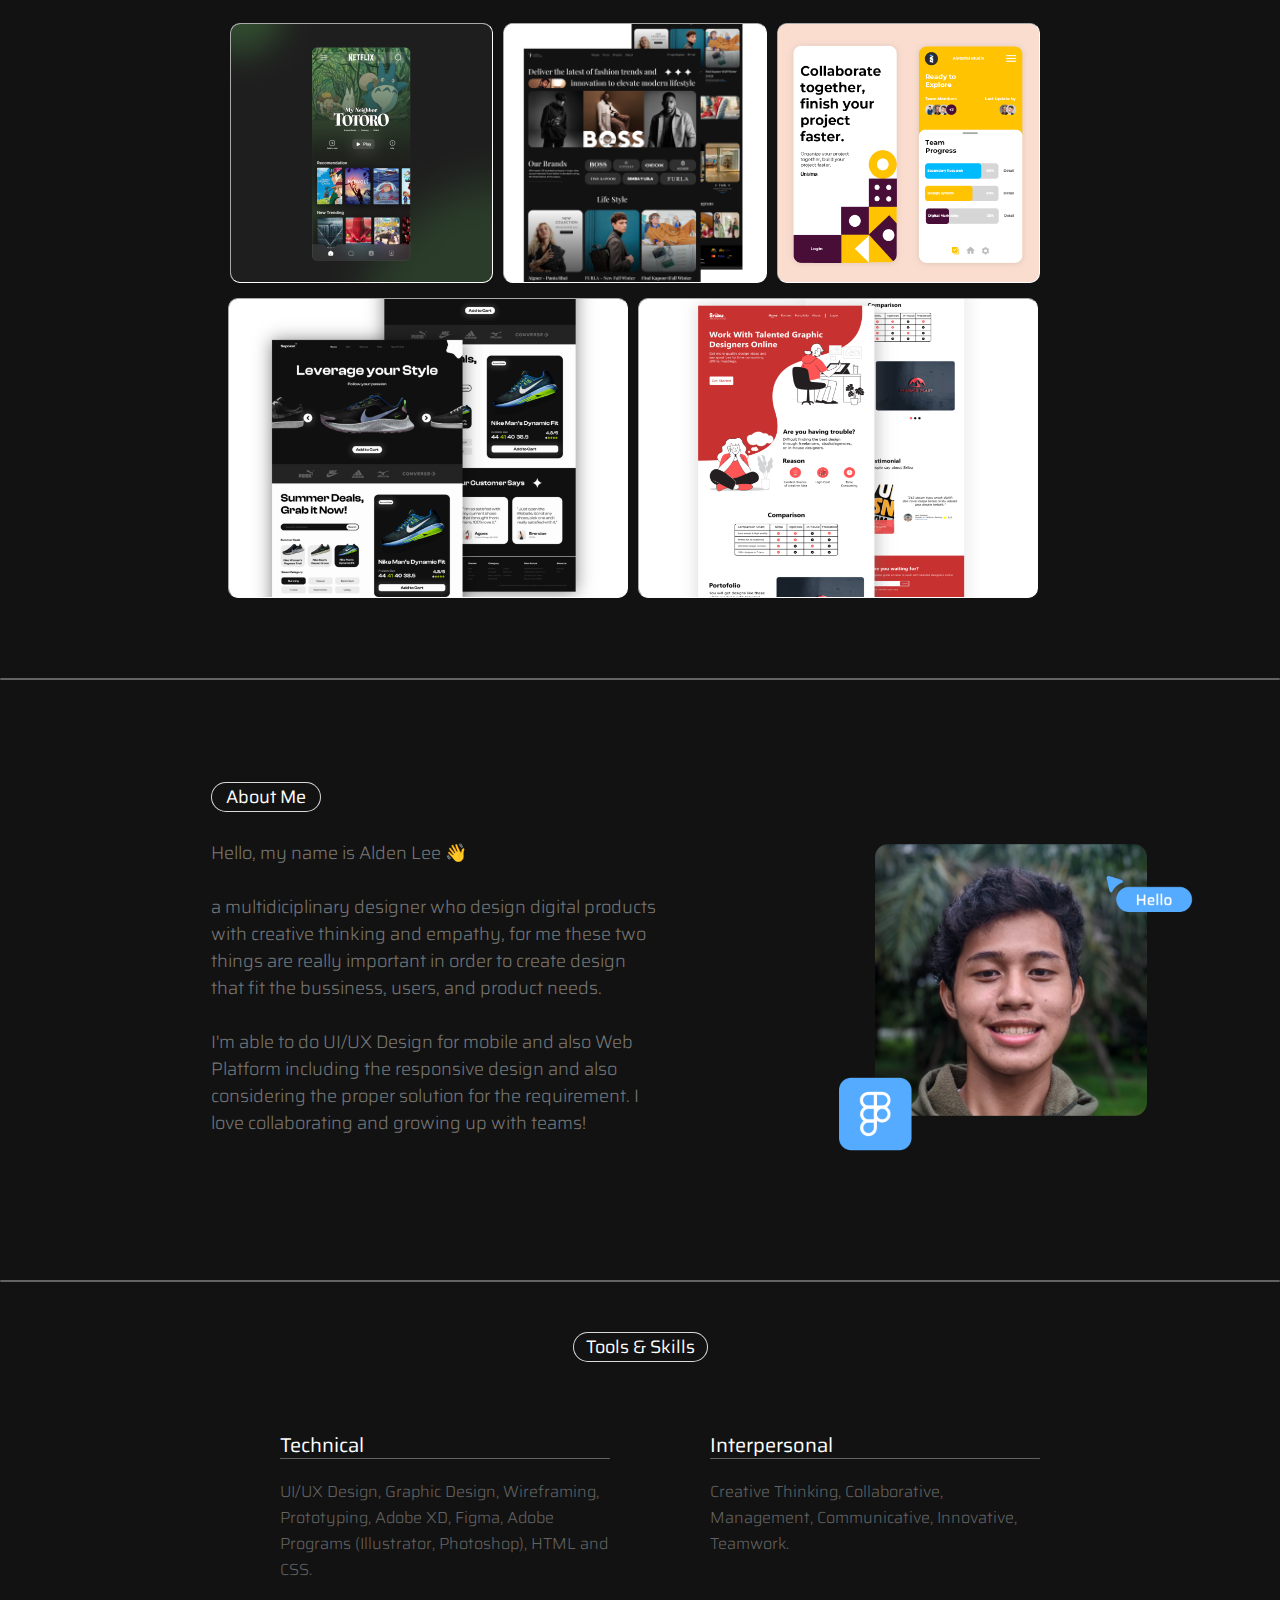
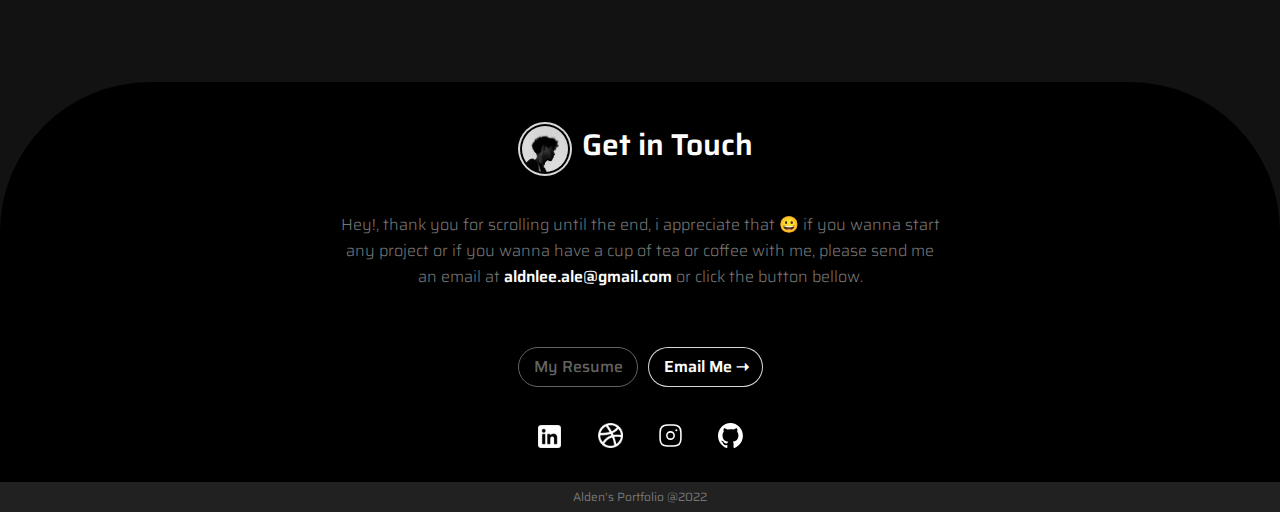
==== commit 84b7c567: "initialcommit" ====
--- a/index.html
+++ b/index.html
@@ -90,23 +90,23 @@
 	<p class="dtl_title">Main Role : UIUX Designer</p>
 	<button class="button_project"><a href="porto1.html">View Project &#10141</a></button>
 </div>
-<img class="poto" id="mrg_dtl" src="img/web porto banner.png">
-<div class="dtl_project">
-	<p>The Story of my Portfolio Website</p>
-	<p class="dtl_title">Main Role : UIUX Designer</p>
-	<button class="button_project"><a href="porto3.html">View Project &#10141</a></button>
-</div>
-<img class="poto" id="mrg_dtl" src="img/trans fashion.png">
+<img class="poto" id="mrg_dtl" src="img/tfiimage_banner.png">
 <div class="dtl_project">
 	<p>Improve UX of Trans Fashion Indonesia</p>
 	<p class="dtl_title">Main Role : UIUX Designer</p>
-	<button class="button_project"><a href="porto2.html">Coming Soon</a></button>
+	<button class="button_project"><a href="tfi.html">View Project &#10141</a></button>
 </div>
 <img class="poto" id="mrg_dtl" src="img/banner gd finaal.png">
 <div class="dtl_project">
 	<p>My Works as Graphic Designer</p>
 	<p class="dtl_title">Main Role : Graphic Designer</p>
 	<button class="button_project"><a href="https://bit.ly/3Yn40Nd">View Project &#10141</a></button>
+</div>
+<img class="poto" id="mrg_dtl" src="img/web porto banner.png">
+<div class="dtl_project">
+	<p>The Story of my Portfolio Website</p>
+	<p class="dtl_title">Main Role : UIUX Designer</p>
+	<button class="button_project"><a href="wb.html">View Project &#10141</a></button>
 </div>
 </div>
  <!--================End Project BannerArea =================-->
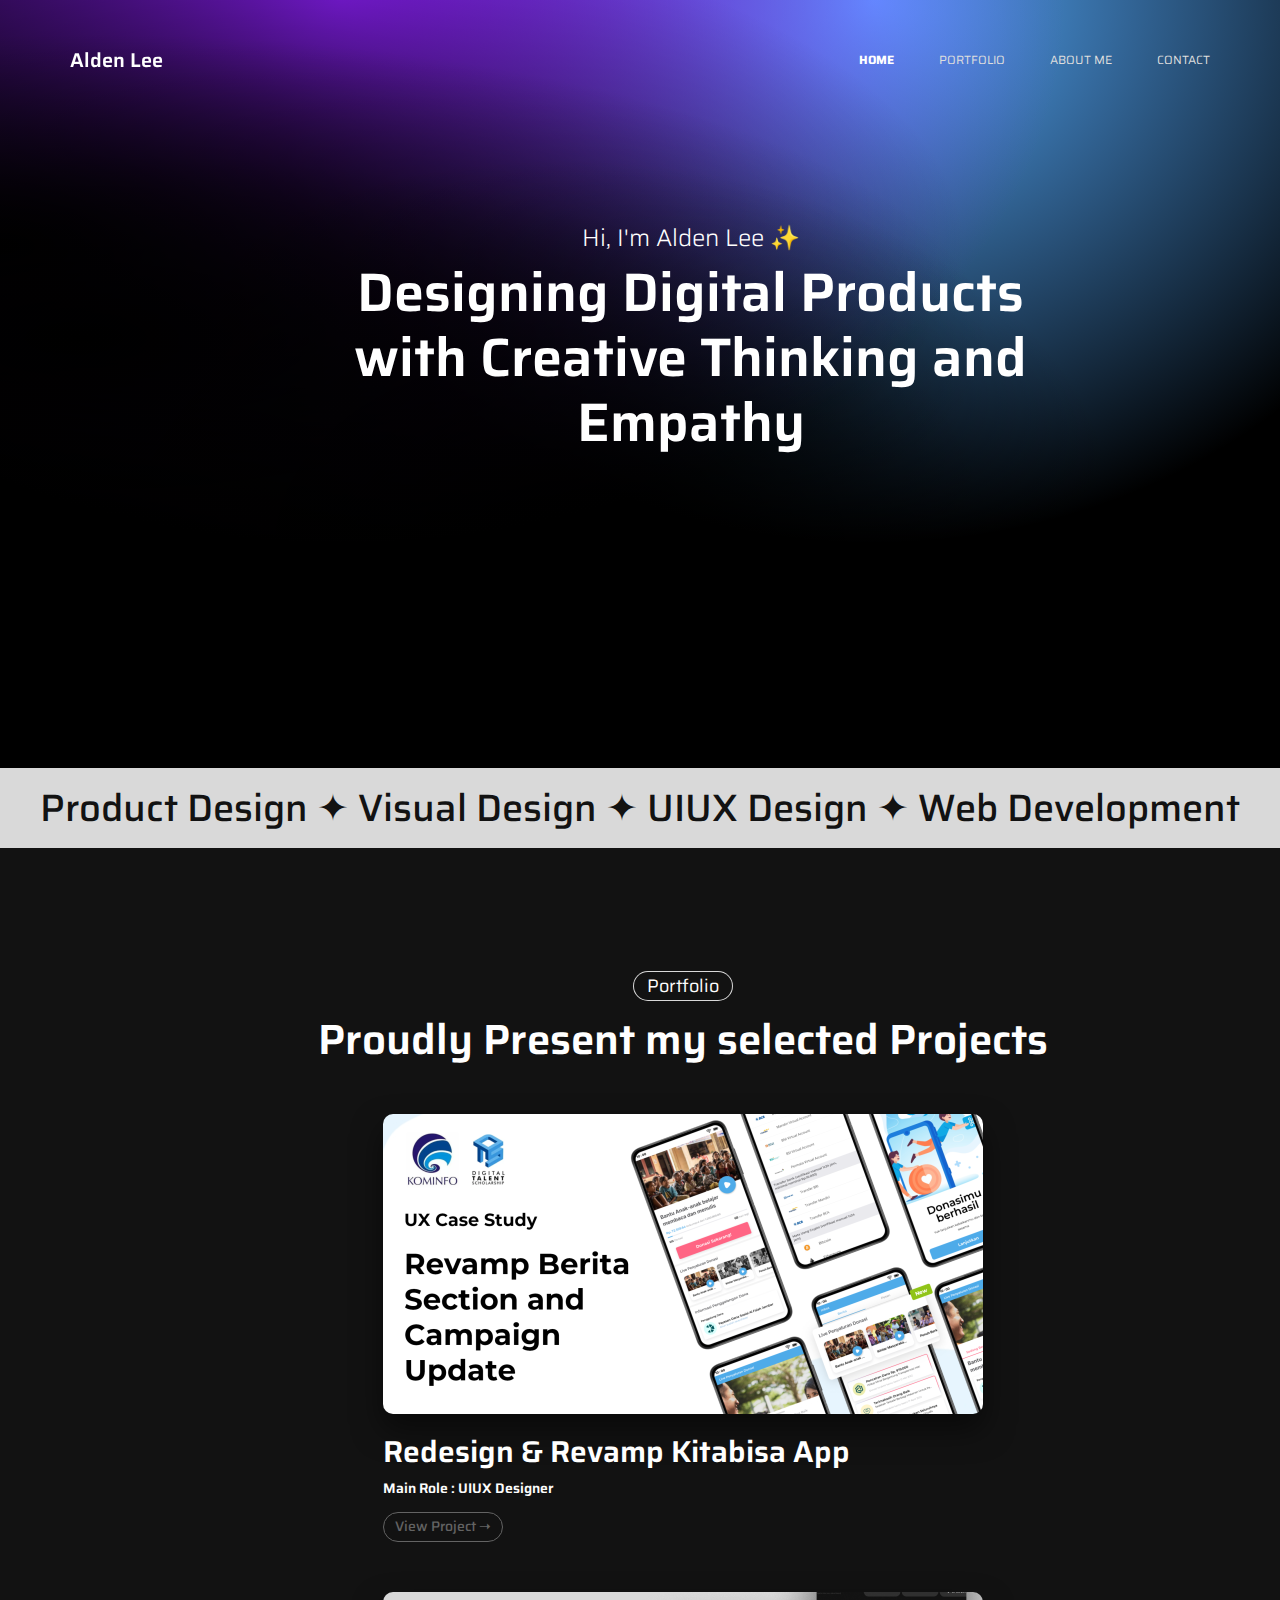
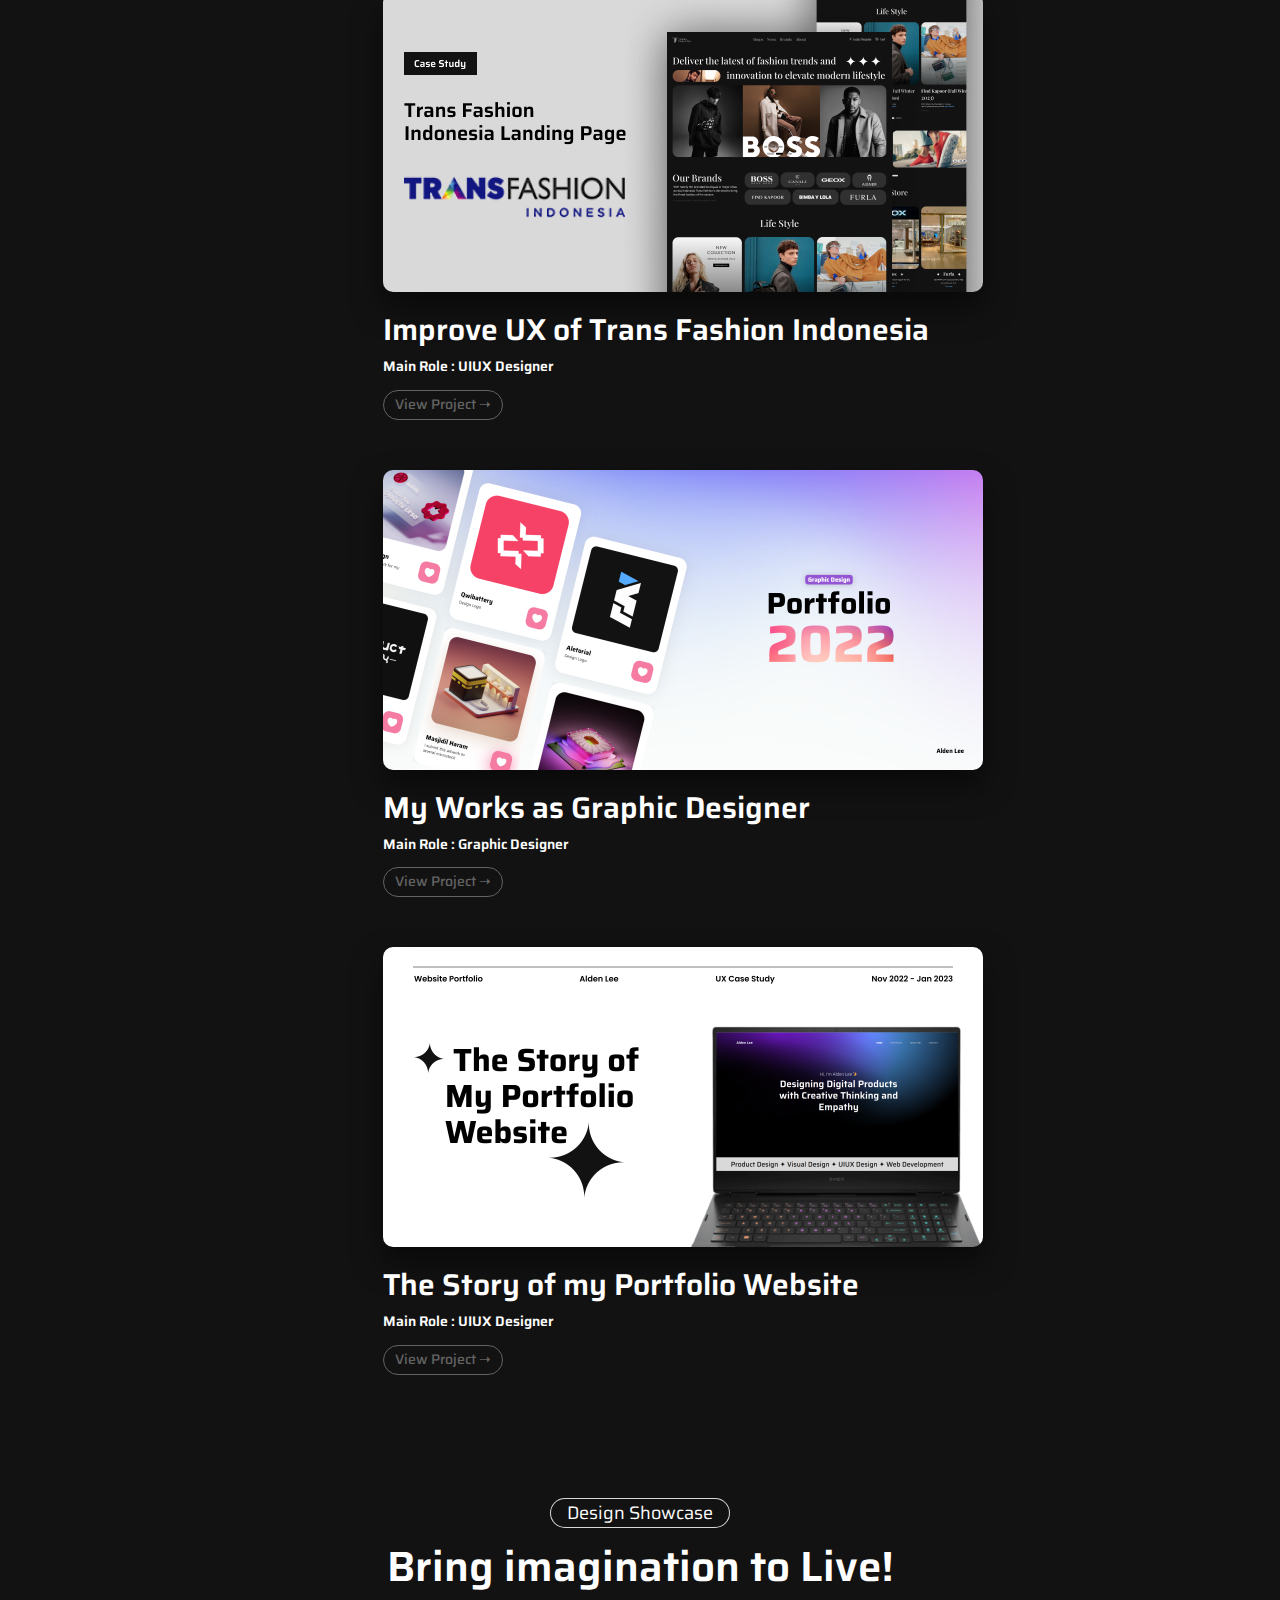
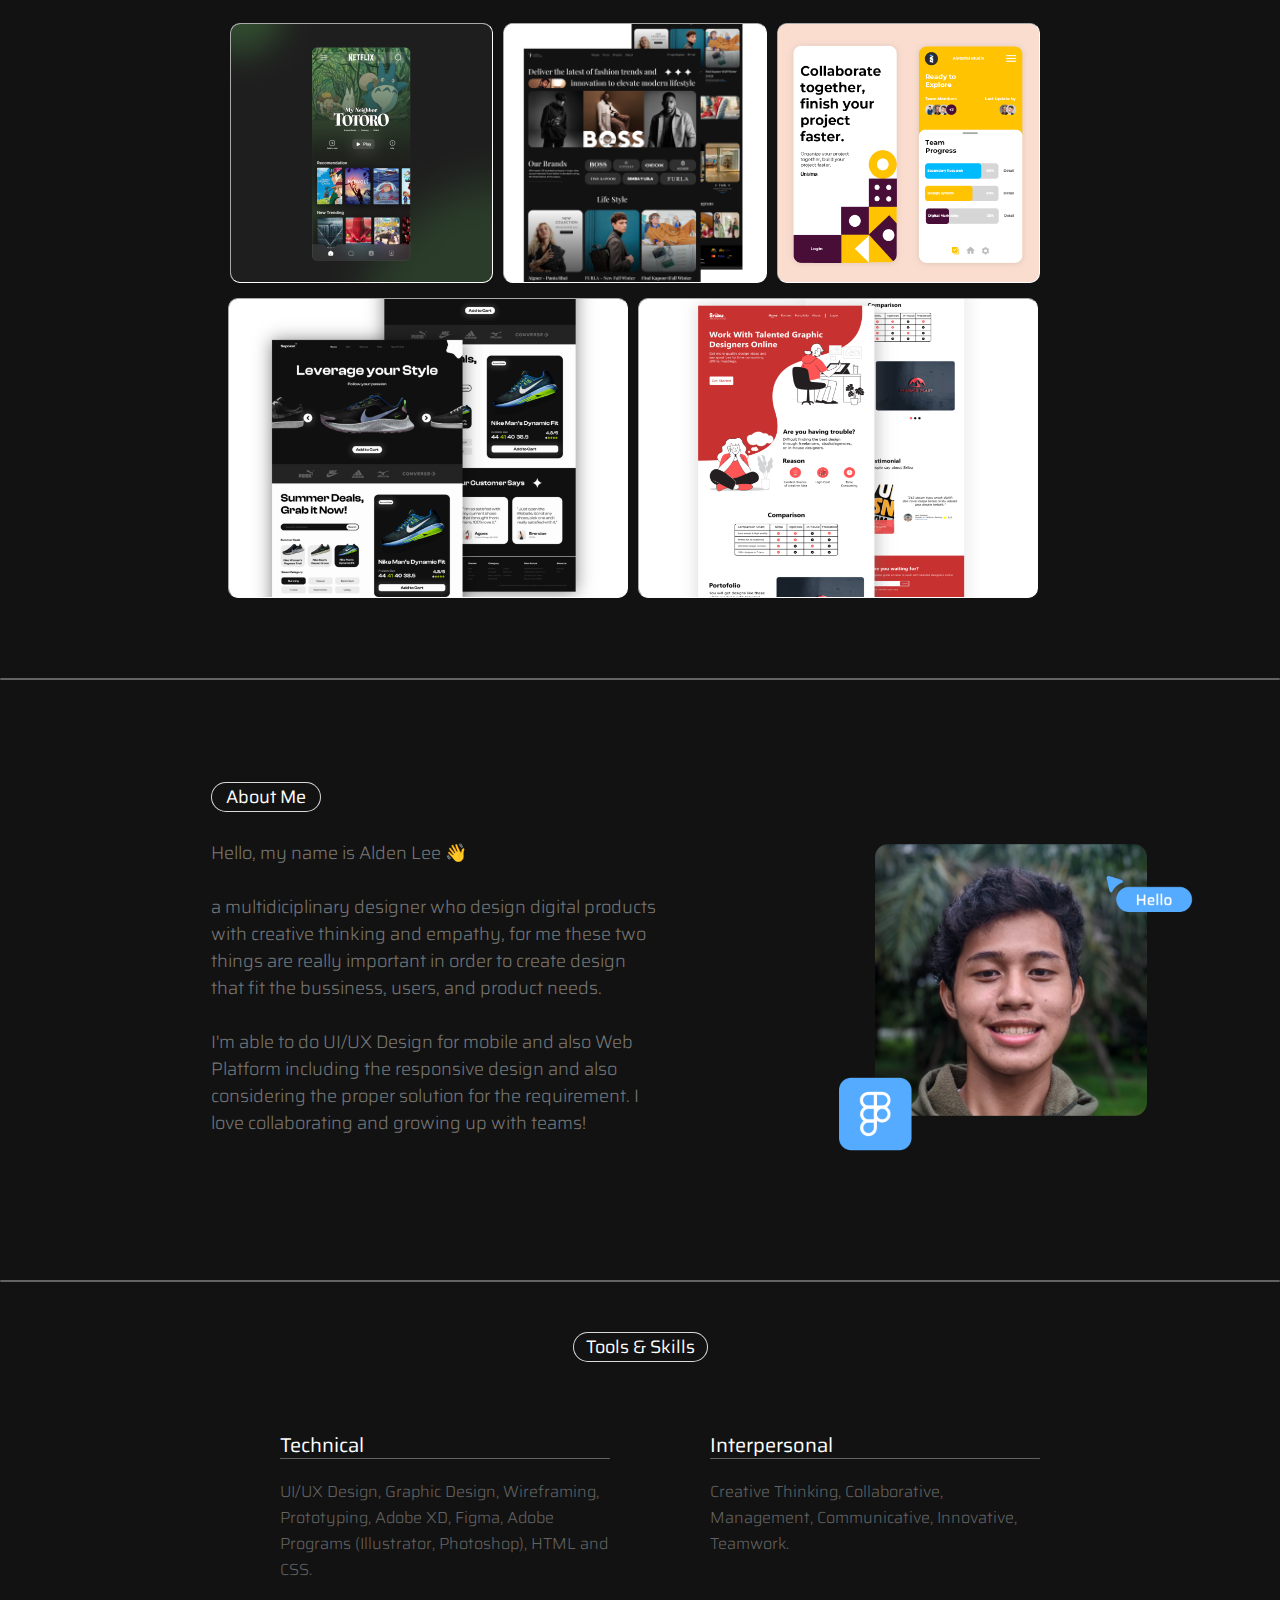
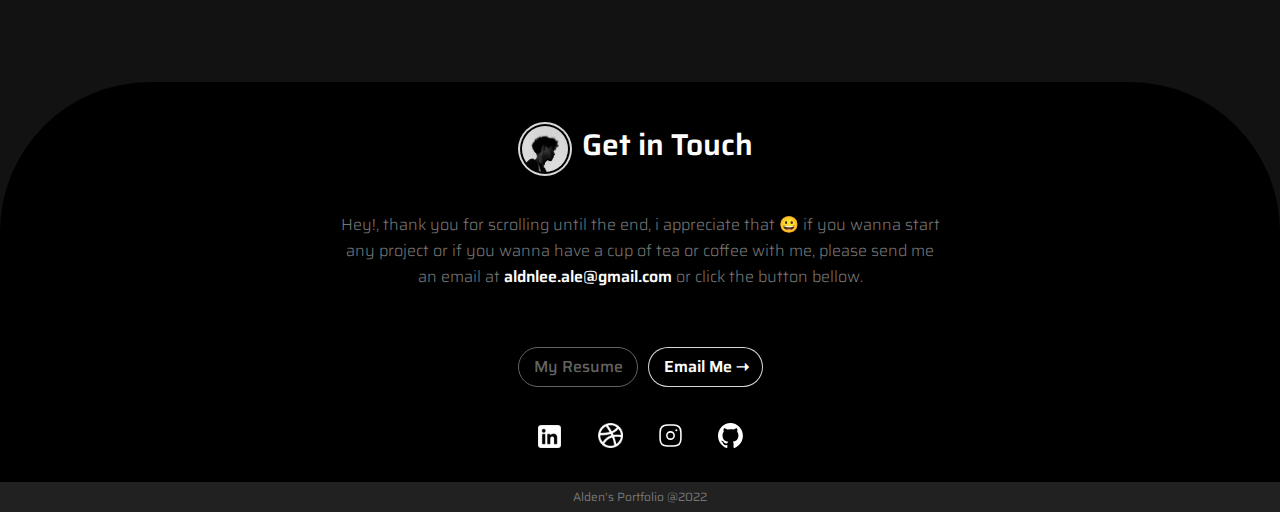
==== commit 28487d2c: "initialcommit" ====
--- a/index.html
+++ b/index.html
@@ -90,7 +90,7 @@
 	<p class="dtl_title">Main Role : UIUX Designer</p>
 	<button class="button_project"><a href="porto1.html">View Project &#10141</a></button>
 </div>
-<img class="poto" id="mrg_dtl" src="img/tfiimage_banner.png">
+<img class="poto" id="mrg_dtl" src="img/tfiimage-banner1.png">
 <div class="dtl_project">
 	<p>Improve UX of Trans Fashion Indonesia</p>
 	<p class="dtl_title">Main Role : UIUX Designer</p>
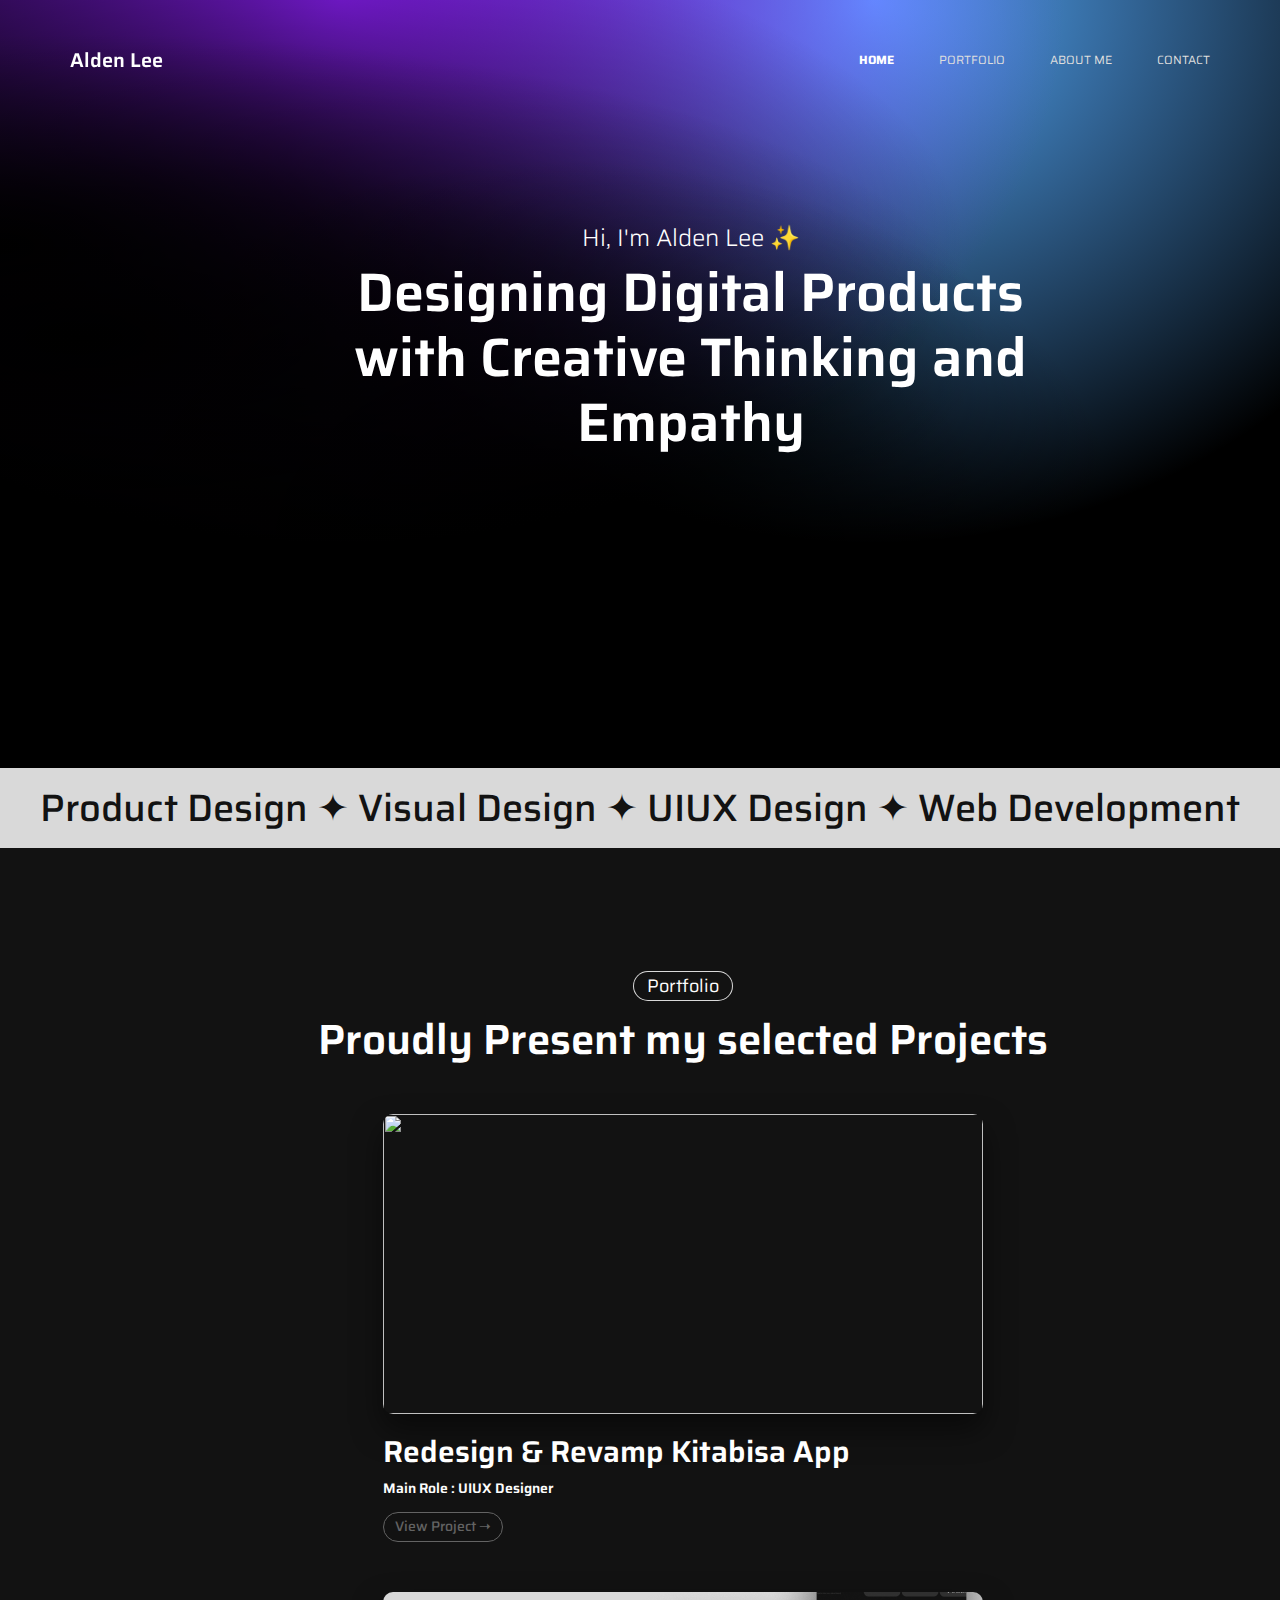
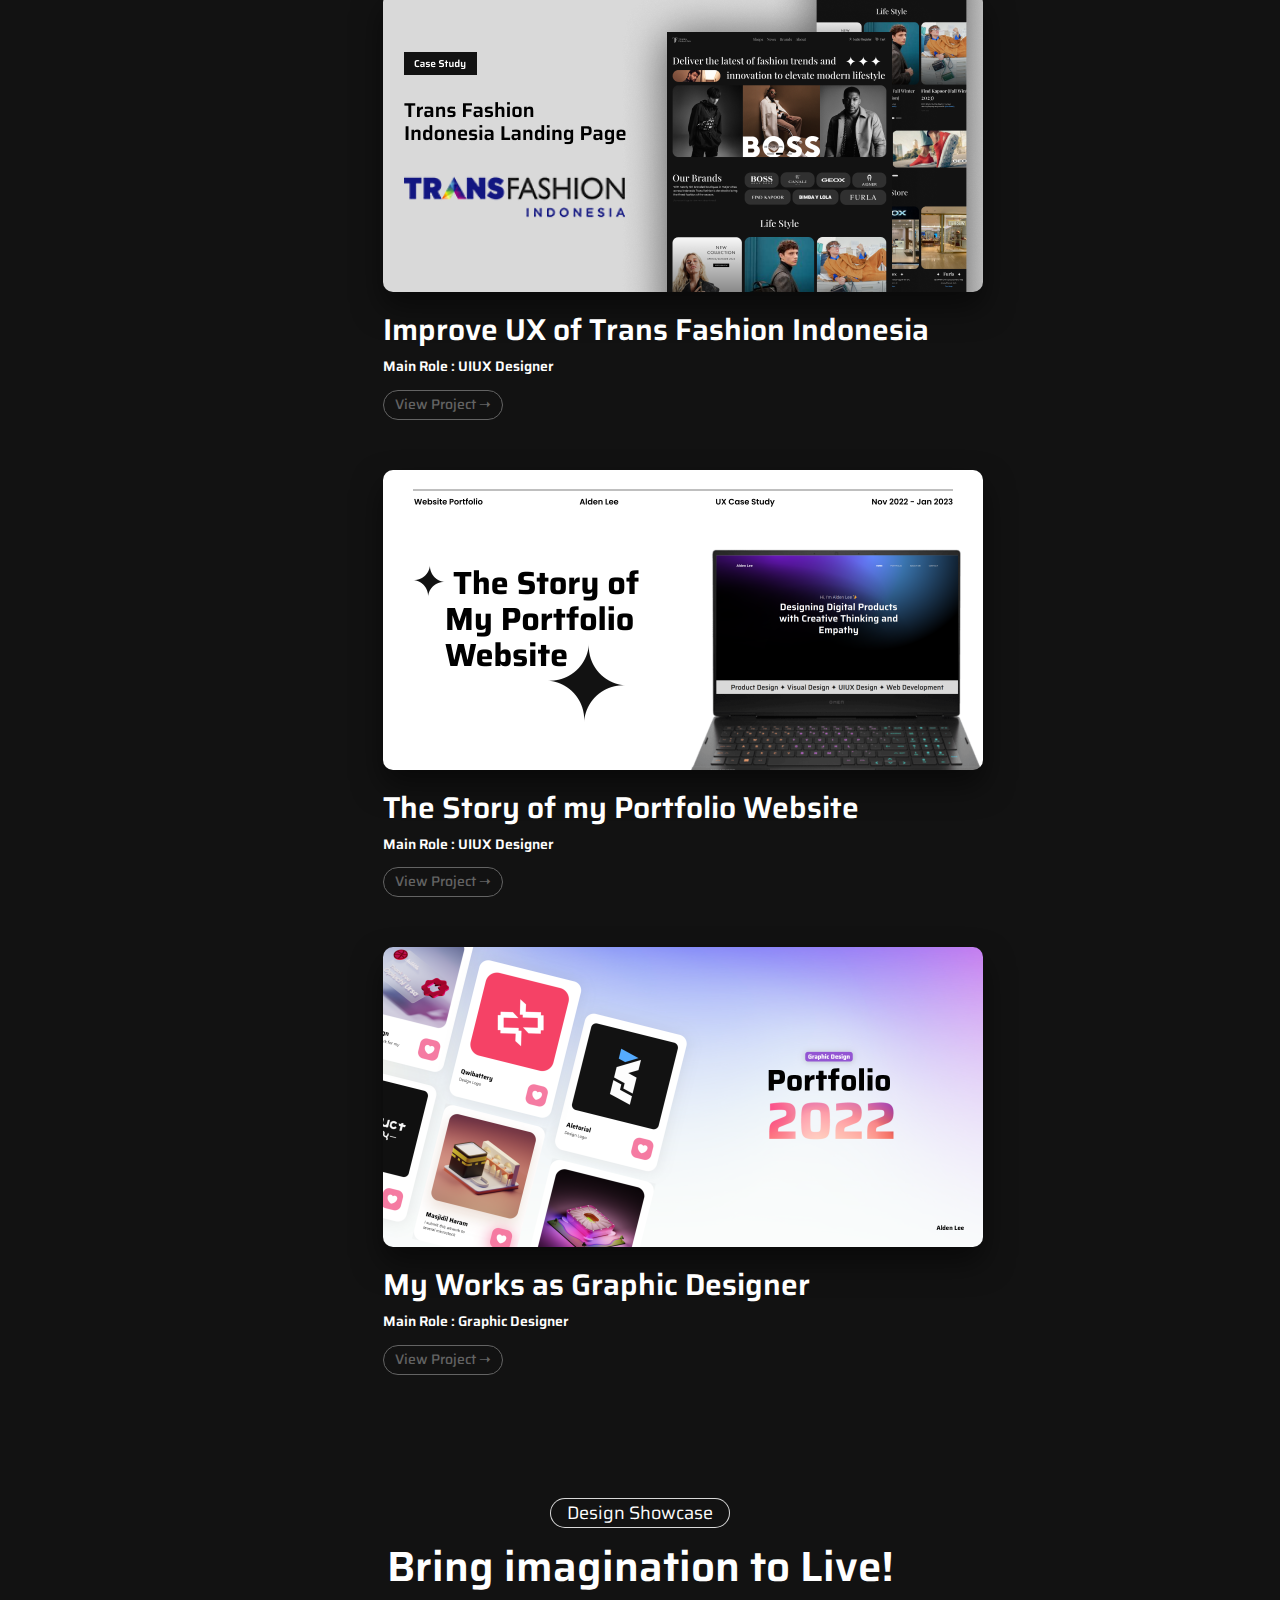
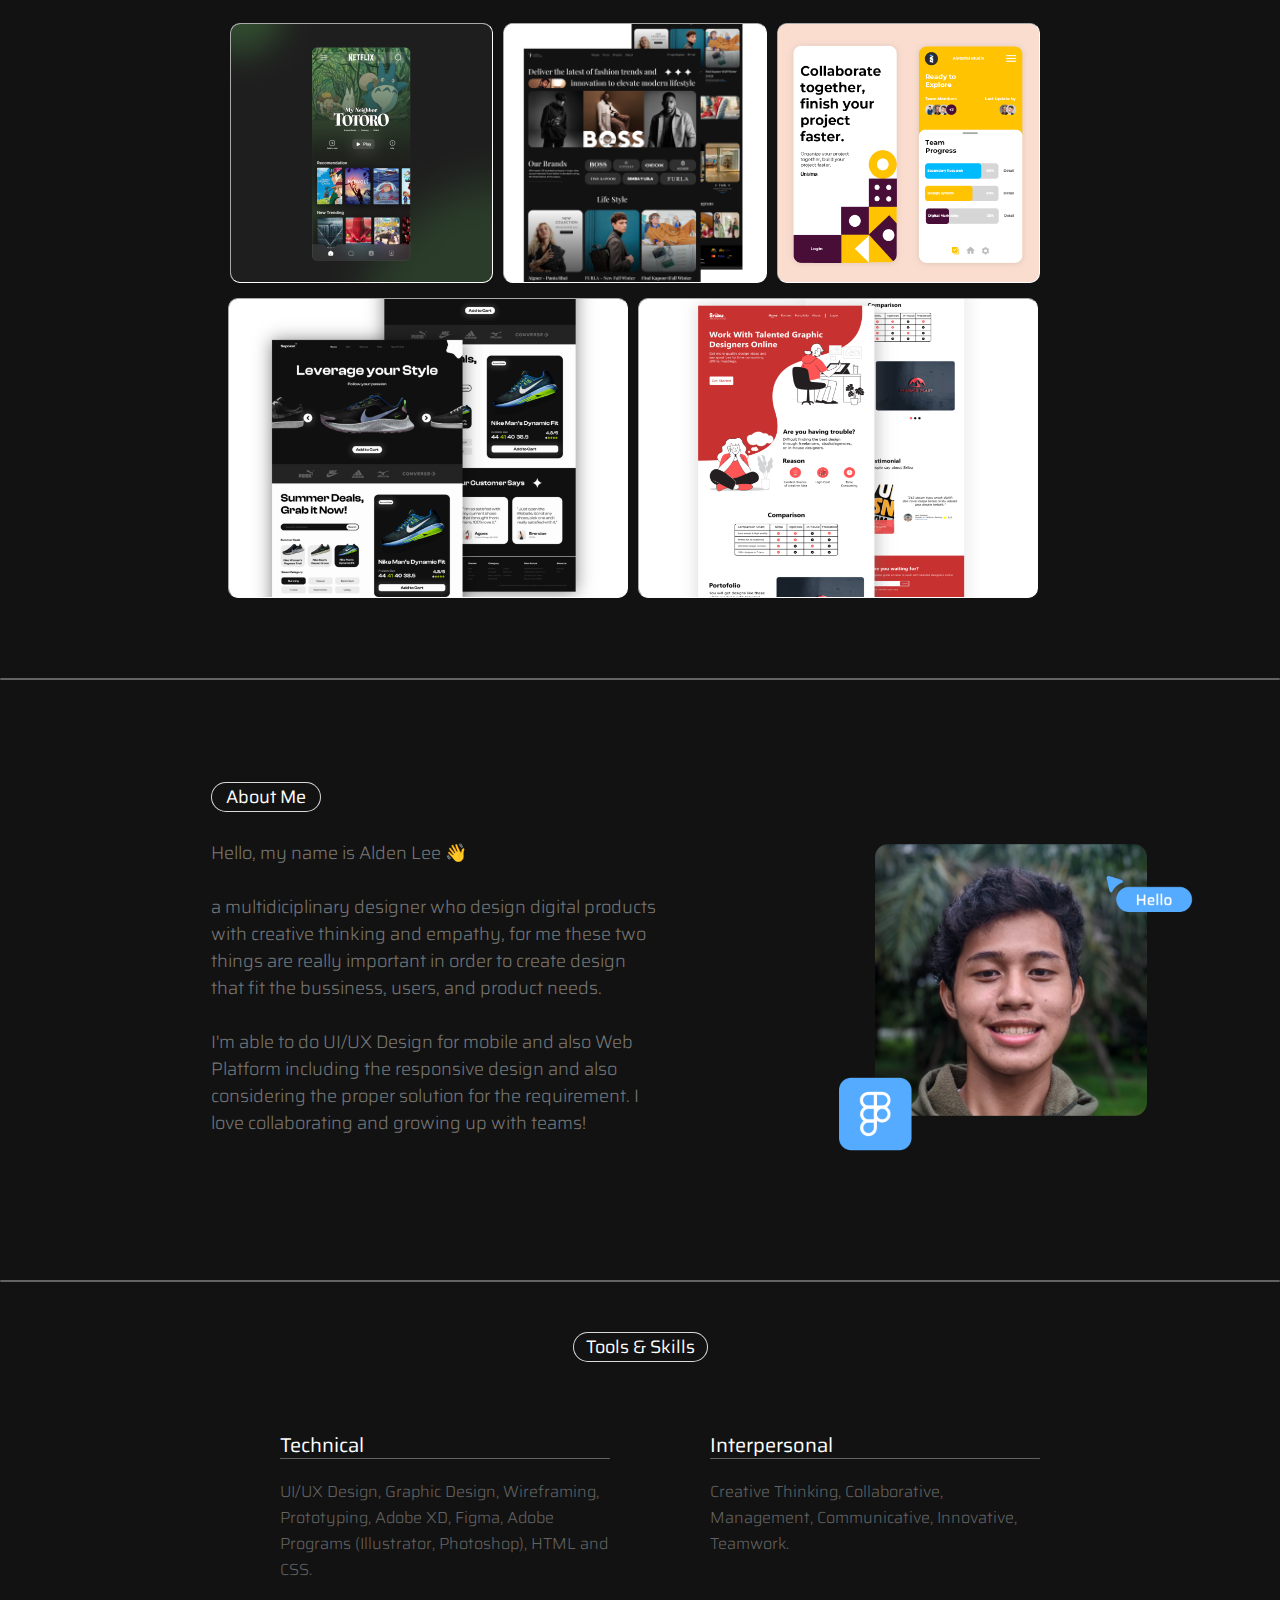
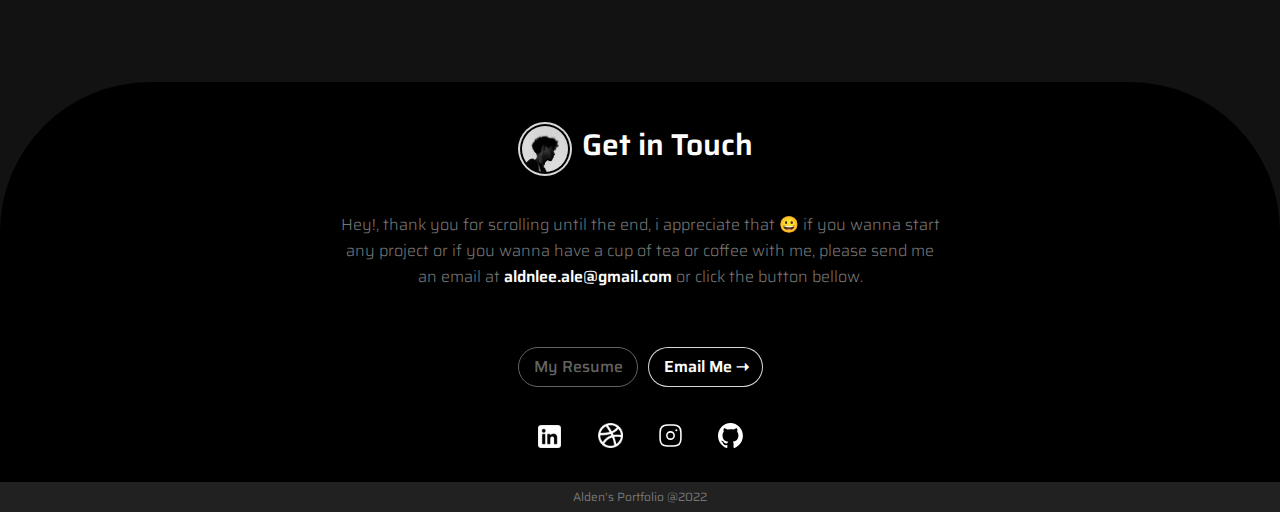
==== commit 14fe0946: "initialcommit" ====
--- a/index.html
+++ b/index.html
@@ -84,7 +84,7 @@
  <div id="prjj" class="project_banner">
 	<h1>Portfolio</h1>
 	<h2>Proudly Present my selected Projects</h2>
-	   <img class="poto" src="img/kitabisa banner porto.png">
+	   <img class="poto" src="img/bg banner kitibisi baru.gif">
 <div class="dtl_project">
 	<p>Redesign & Revamp Kitabisa App</p>
 	<p class="dtl_title">Main Role : UIUX Designer</p>
@@ -95,18 +95,18 @@
 	<p>Improve UX of Trans Fashion Indonesia</p>
 	<p class="dtl_title">Main Role : UIUX Designer</p>
 	<button class="button_project"><a href="tfi.html">View Project &#10141</a></button>
+</div>
+<img class="poto" id="mrg_dtl" src="img/web porto banner.png">
+<div class="dtl_project">
+	<p>The Story of my Portfolio Website</p>
+	<p class="dtl_title">Main Role : UIUX Designer</p>
+	<button class="button_project"><a href="wb.html">View Project &#10141</a></button>
 </div>
 <img class="poto" id="mrg_dtl" src="img/banner gd finaal.png">
 <div class="dtl_project">
 	<p>My Works as Graphic Designer</p>
 	<p class="dtl_title">Main Role : Graphic Designer</p>
 	<button class="button_project"><a href="https://bit.ly/3Yn40Nd">View Project &#10141</a></button>
-</div>
-<img class="poto" id="mrg_dtl" src="img/web porto banner.png">
-<div class="dtl_project">
-	<p>The Story of my Portfolio Website</p>
-	<p class="dtl_title">Main Role : UIUX Designer</p>
-	<button class="button_project"><a href="wb.html">View Project &#10141</a></button>
 </div>
 </div>
  <!--================End Project BannerArea =================-->
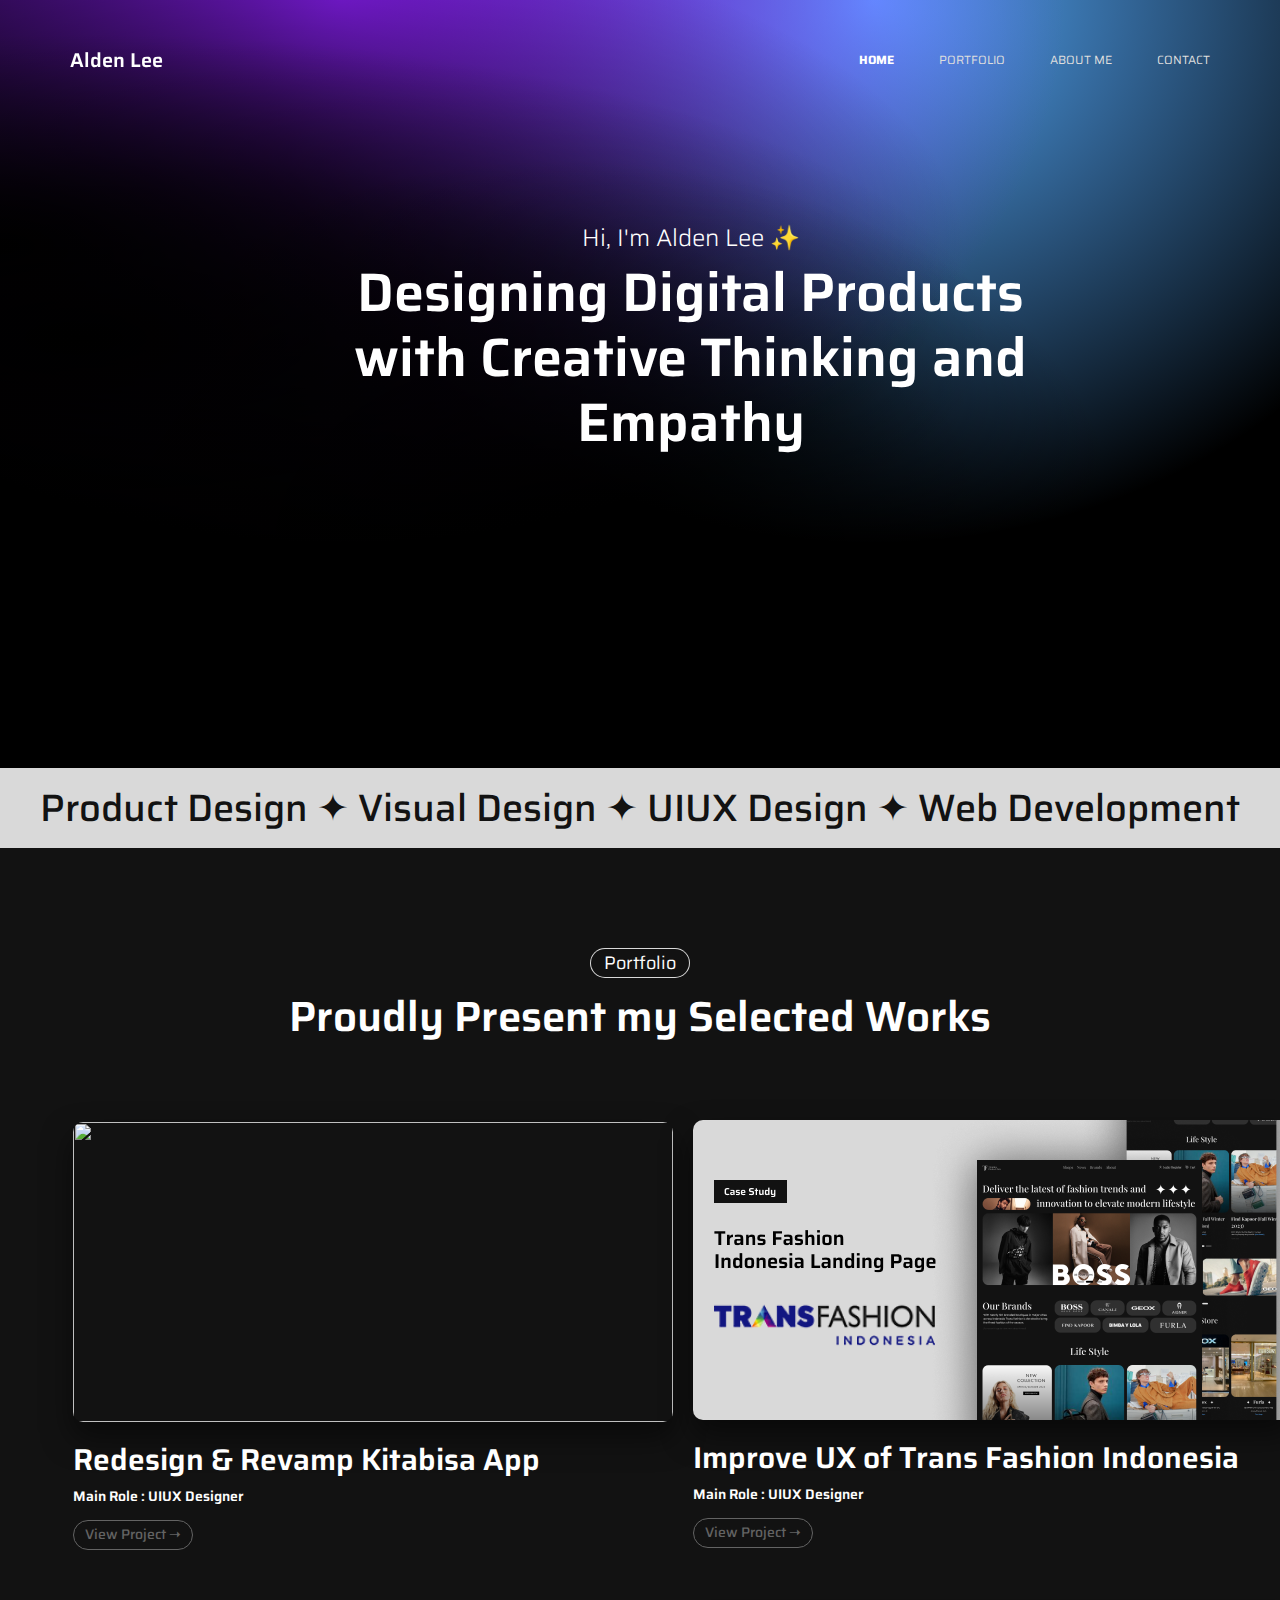
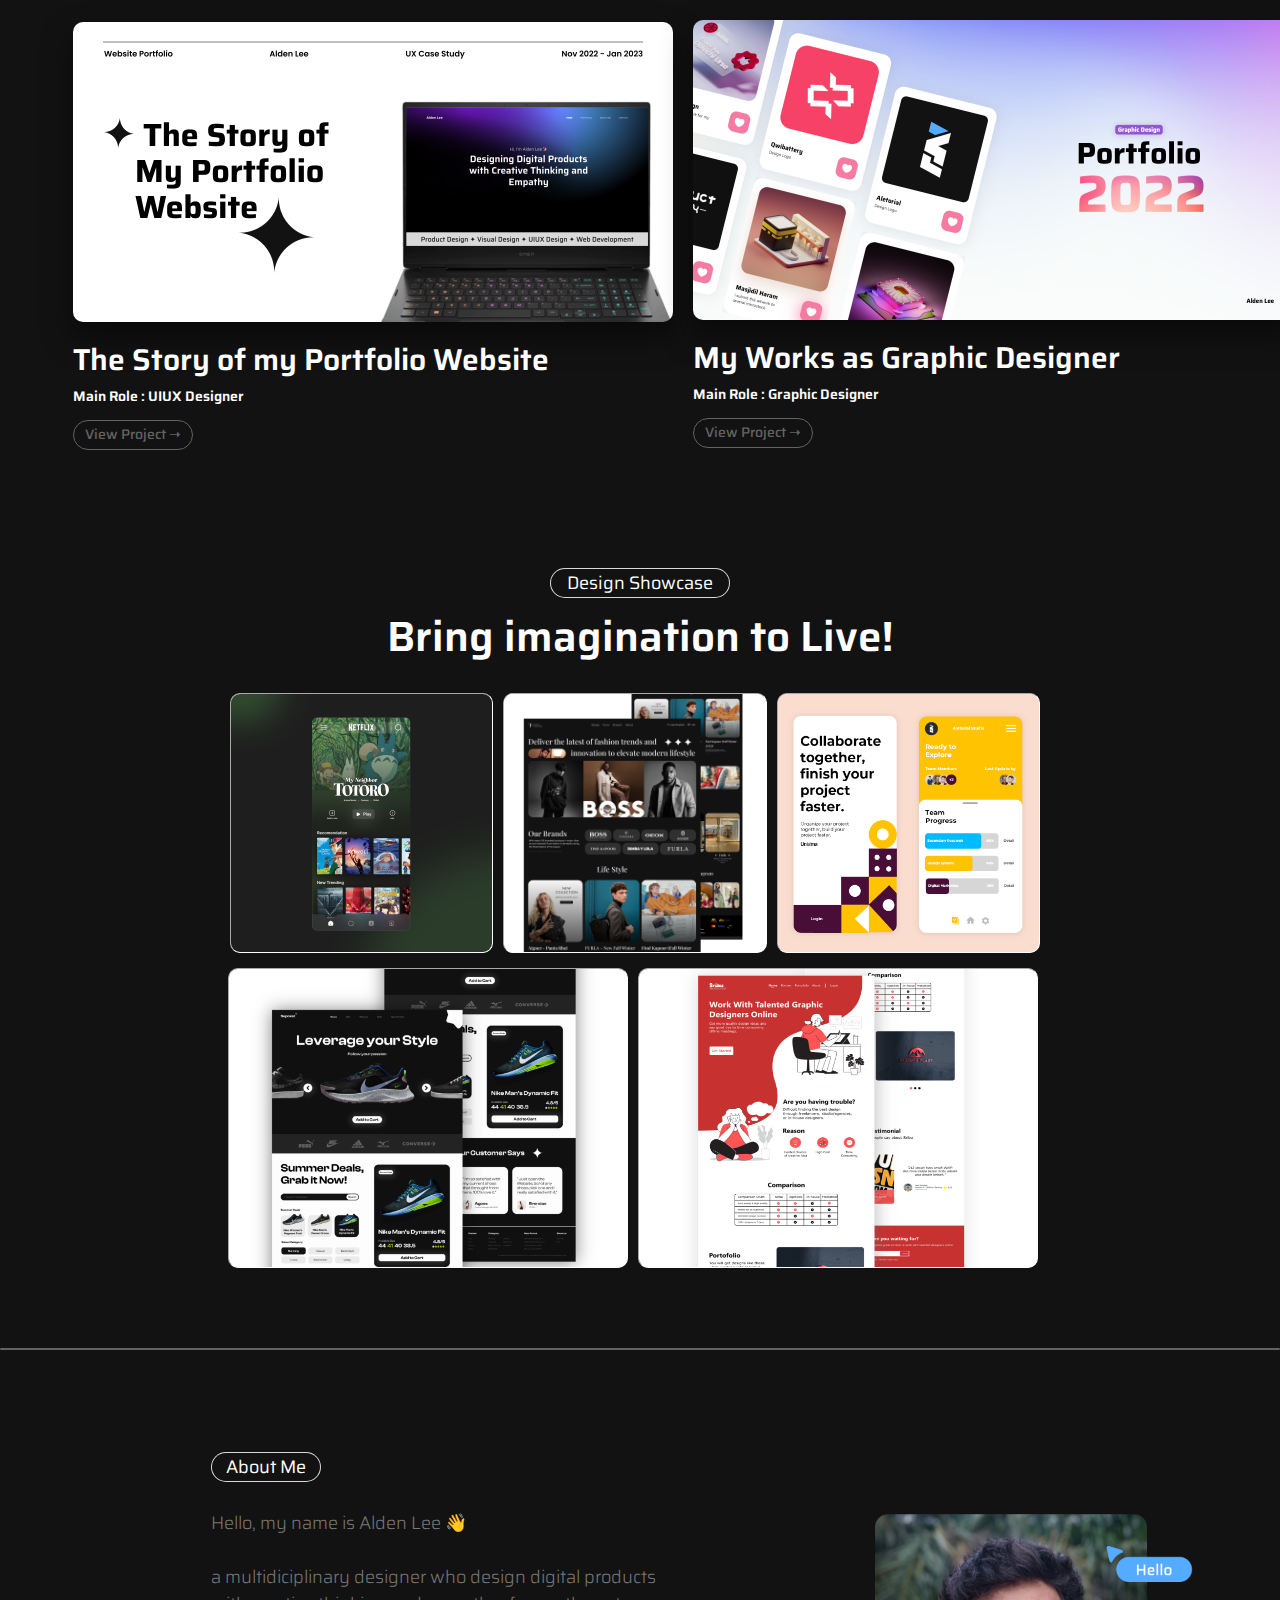
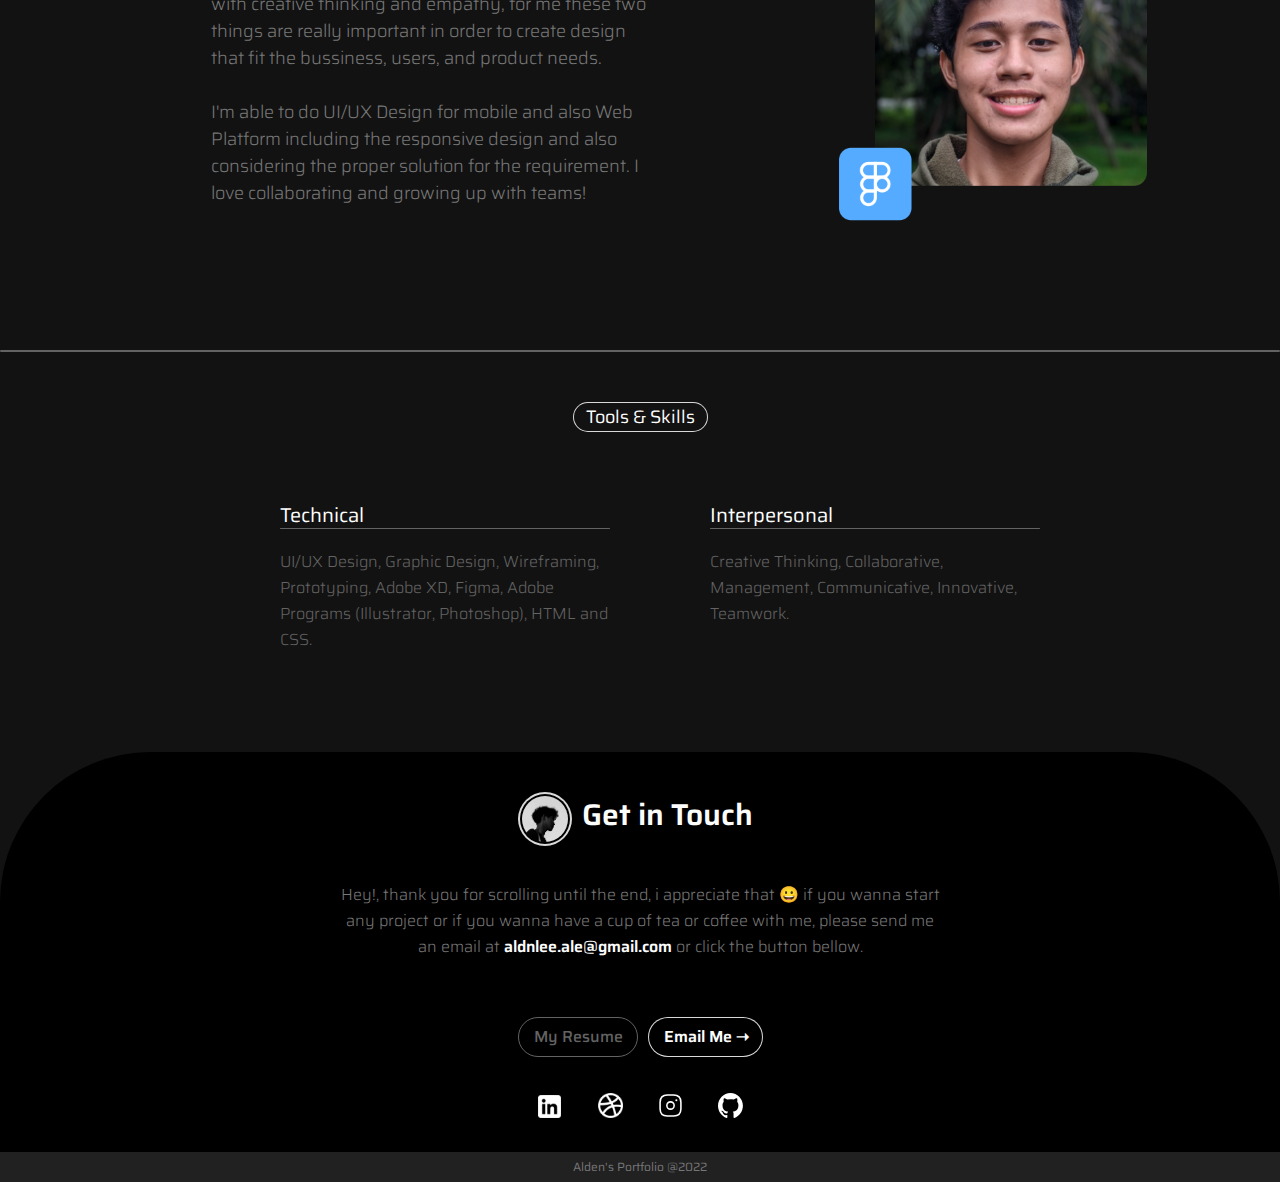
==== commit 58af0e8d: "initialcommit" ====
--- a/index.html
+++ b/index.html
@@ -80,33 +80,49 @@
 				</div>
 			</article>
 		</div>
- <!--================End Home Banner Area =================--> 
- <div id="prjj" class="project_banner">
-	<h1>Portfolio</h1>
-	<h2>Proudly Present my selected Projects</h2>
+		 <!--================End Side Project BannerArea =================-->
+		 <div style="height:20px" id="prjj"></div>
+		 <div class="prouject1">
+			<h1 style="width: 100px;">Portfolio</h1>
+			<h2>Proudly Present my Selected Works </h2>
+			</div>
+  <!--================End Home Banner Area =================-->
+  <div class="project_banner">
+	<div class="pb-1">
 	   <img class="poto" src="img/bg banner kitibisi baru.gif">
 <div class="dtl_project">
 	<p>Redesign & Revamp Kitabisa App</p>
 	<p class="dtl_title">Main Role : UIUX Designer</p>
 	<button class="button_project"><a href="porto1.html">View Project &#10141</a></button>
 </div>
+	</div>
+	<div class="pb-2">
 <img class="poto" id="mrg_dtl" src="img/tfiimage-banner1.png">
 <div class="dtl_project">
 	<p>Improve UX of Trans Fashion Indonesia</p>
 	<p class="dtl_title">Main Role : UIUX Designer</p>
-	<button class="button_project"><a href="tfi.html">View Project &#10141</a></button>
-</div>
+	<button class="button_project"><a href="">View Project &#10141</a></button>
+</div>
+</div>
+</div>
+
+
+<div id="prjj" class="project_banner">
+<div class="pb-1">
 <img class="poto" id="mrg_dtl" src="img/web porto banner.png">
 <div class="dtl_project">
 	<p>The Story of my Portfolio Website</p>
 	<p class="dtl_title">Main Role : UIUX Designer</p>
 	<button class="button_project"><a href="wb.html">View Project &#10141</a></button>
 </div>
+</div>
+<div class="pb-2">
 <img class="poto" id="mrg_dtl" src="img/banner gd finaal.png">
 <div class="dtl_project">
 	<p>My Works as Graphic Designer</p>
 	<p class="dtl_title">Main Role : Graphic Designer</p>
 	<button class="button_project"><a href="https://bit.ly/3Yn40Nd">View Project &#10141</a></button>
+</div>
 </div>
 </div>
  <!--================End Project BannerArea =================-->
--- a/css/style.css
+++ b/css/style.css
@@ -691,6 +691,44 @@
   text-align: center;
 }
 }
+/*nyoba*/
+.pjt{
+  display: flex ;
+  align-items: top;
+  margin: auto;
+}
+.pjt-dtl {
+  margin: 0px auto 80px auto;
+  display: flex;
+  flex-direction: row;
+  height: 300px;
+  width: 1200px;
+  align-items: center;
+  box-sizing: border-box;
+  justify-content: center;
+}
+.pjt-dtl .row
+{
+display: flex;
+overflow: hidden;
+width: 600px;
+height: 500px;
+background-color: white;
+margin-right: 5px;
+border-radius: 10px;
+border: 1px inset #fdfdfd;
+}
+.pjt-dtl .row1
+{
+display: flex;
+overflow: hidden;
+width: 600px;
+height: 300px;
+background-color: white;
+margin-left: 5px;
+border-radius: 10px;
+border: 1px inset #fdfdfd;
+}
 /*case study*/
 .project_banner
 {
@@ -698,24 +736,24 @@
   margin: 0px auto 0px auto;
   padding-top: 0px;
   width: 1366px;
-  height: 2250px;
+  height: 500px;
   justify-content: center;
   align-items: center;
   display: flex;
-  flex-direction: column;
+  flex-direction: row;
 }
 
 .poto
 {
   width: 600px;
   height: 300px;
-  margin-top: 20px;
+  margin-top: 0px;
   border-radius: 10px;
   box-shadow: 0 15px 30px rgba(0, 0, 0, 0.5);
 }
 #mrg_dtl
 {
-  margin-top: 50px;
+  margin-top: 0px;
 }
 
 .project_banner h1
@@ -777,7 +815,13 @@
   line-height: 1.2;
 }
 
-
+.pb-1{
+ margin-right: 10px;
+}
+.pb-2
+{
+  margin-left: 10px;
+}
 .button_project {
   width: 120px;
   height: 30px;
@@ -855,7 +899,7 @@
   margin: auto;
   padding-top: 0px;
   width: 360px;
-  height: 2300px;
+  height: 1040px;
   background: #121212;
   justify-content: center;
   align-items: center;
@@ -892,7 +936,7 @@
 .poto
 {
   height: 300px;
-  margin-top: 20px;
+  margin-top: 0px;
   border-radius: 10px;
   object-fit: cover;
   object-position: 100% 0;
@@ -900,6 +944,13 @@
   margin-top: 20px;
   border-radius: 10px;
 }
+.pb-1{
+  margin: 30px auto;
+ }
+ .pb-2
+ {
+   margin: 30px auto;
+ }
 }
 
 /*Prouject*/
@@ -910,6 +961,7 @@
 .prouject1
 {
   height: 140px;
+  margin-top: 80px;
   align-items: center;
   display: flex;
   flex-direction: column;
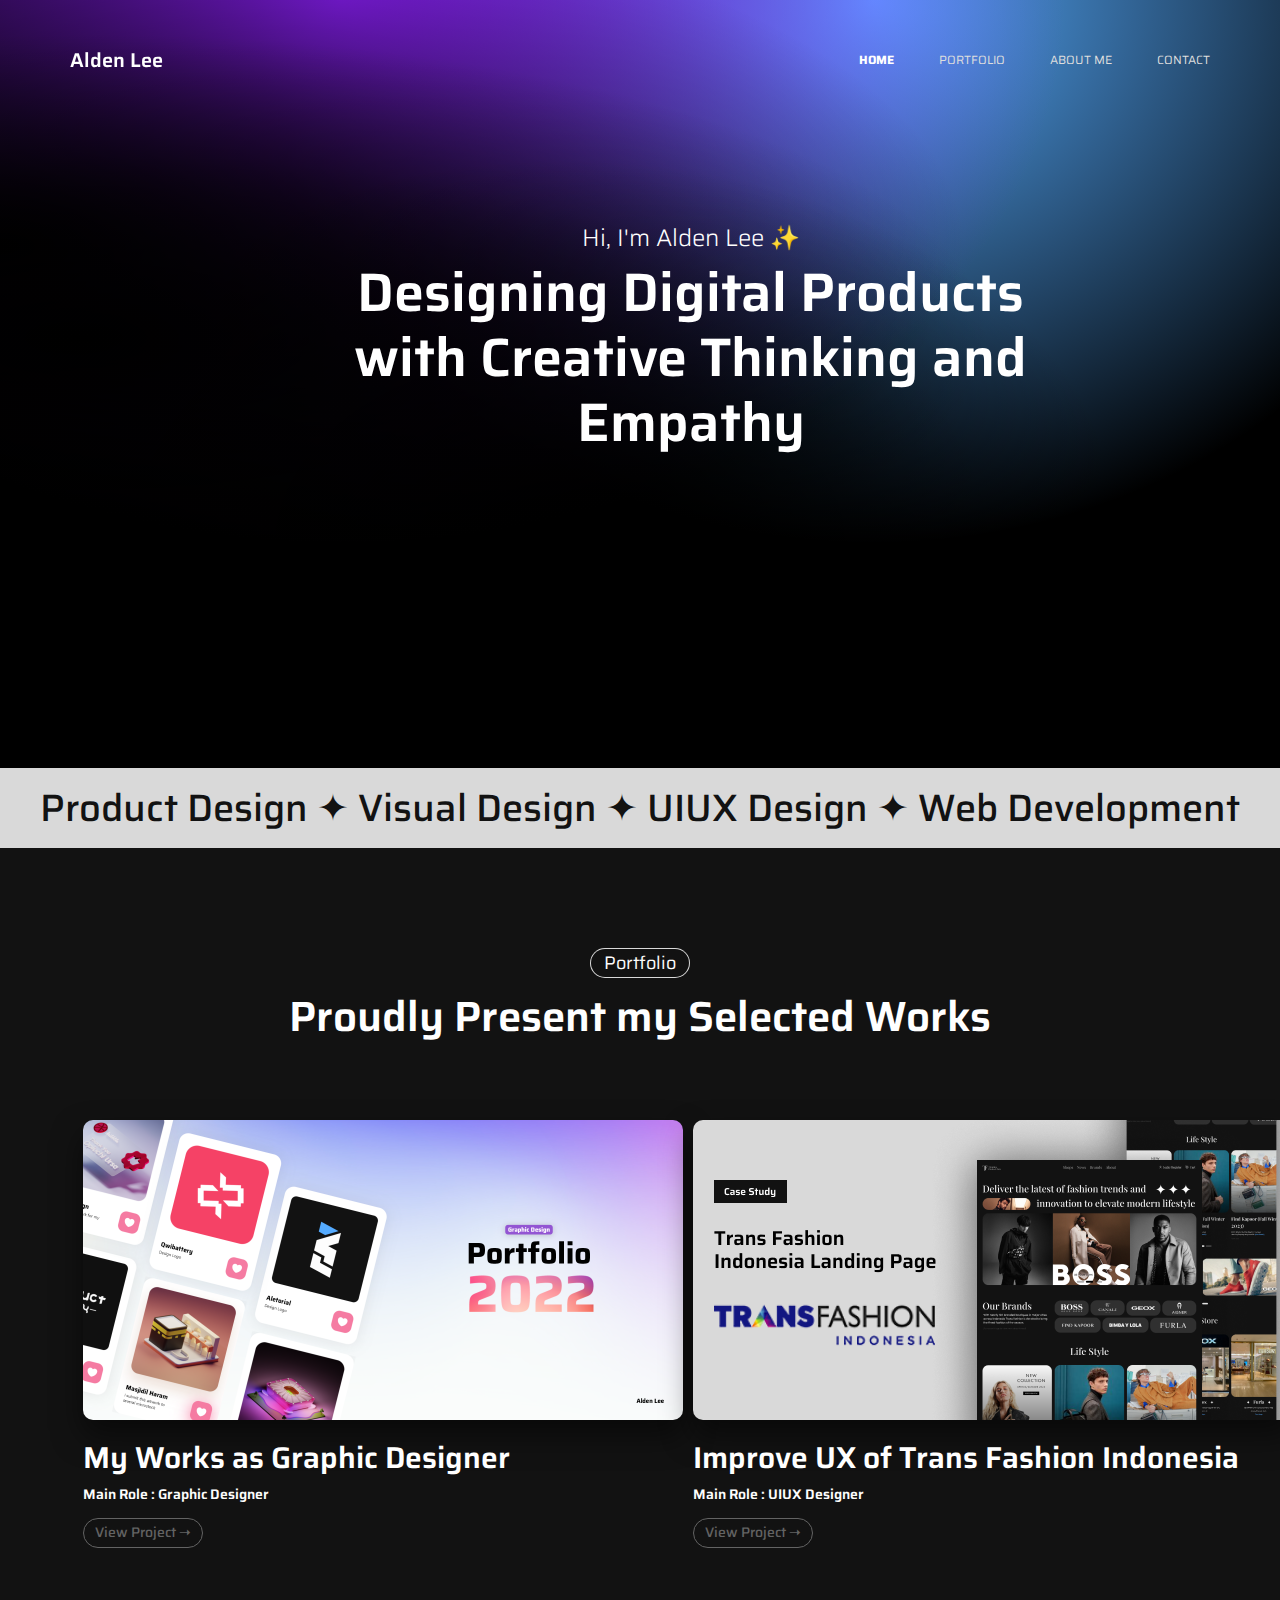
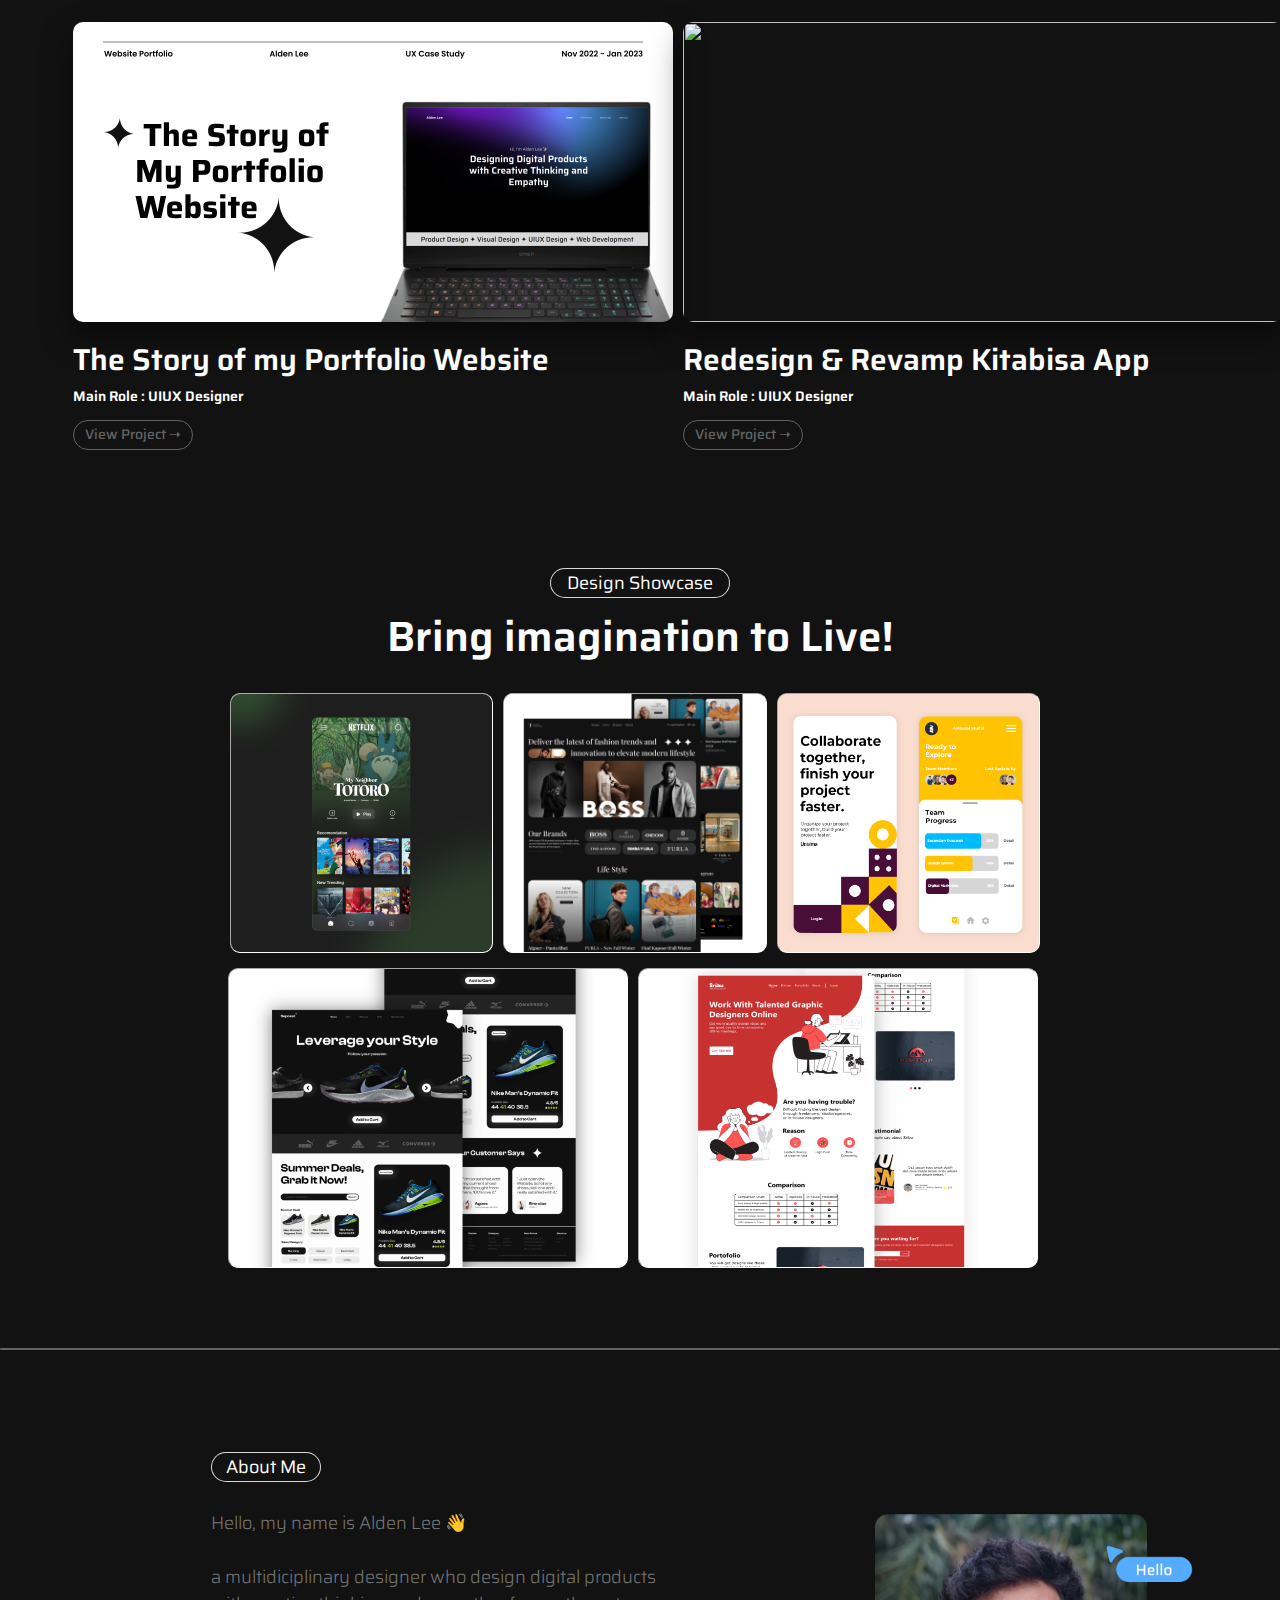
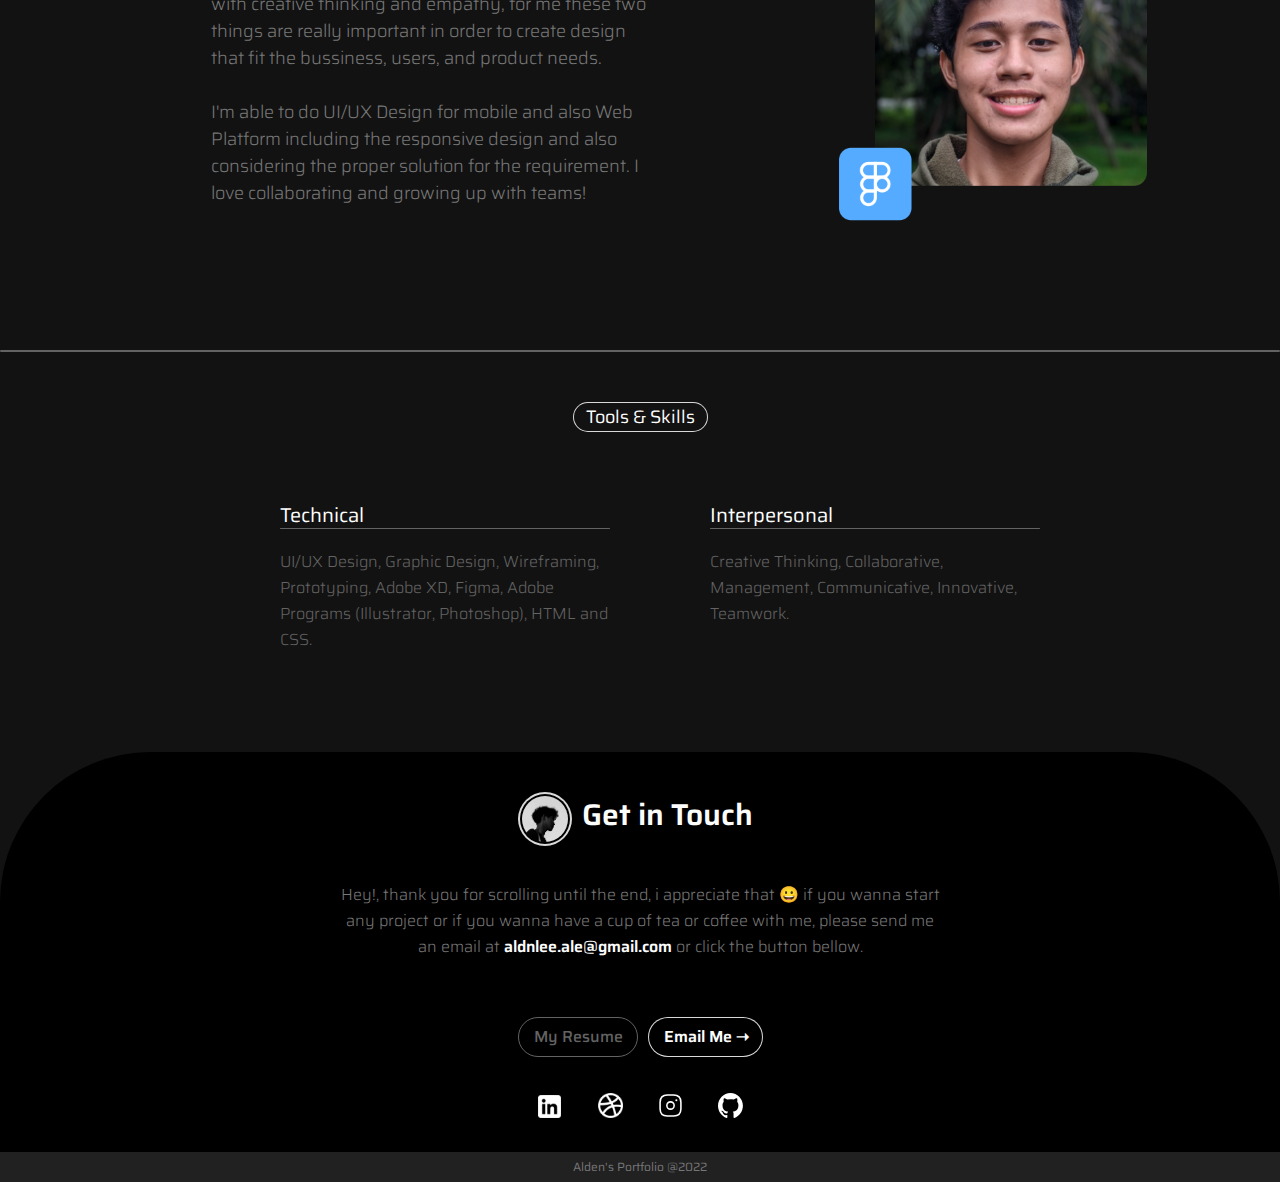
==== commit 941a9693: "initialcommit" ====
--- a/index.html
+++ b/index.html
@@ -88,14 +88,15 @@
 			</div>
   <!--================End Home Banner Area =================-->
   <div class="project_banner">
-	<div class="pb-1">
-	   <img class="poto" src="img/bg banner kitibisi baru.gif">
-<div class="dtl_project">
-	<p>Redesign & Revamp Kitabisa App</p>
-	<p class="dtl_title">Main Role : UIUX Designer</p>
-	<button class="button_project"><a href="porto1.html">View Project &#10141</a></button>
-</div>
-	</div>
+	<div class="pb-2">
+		<img class="poto" id="mrg_dtl" src="img/banner gd finaal.png">
+		<div class="dtl_project">
+			<p>My Works as Graphic Designer</p>
+			<p class="dtl_title">Main Role : Graphic Designer</p>
+			<button class="button_project"><a href="https://bit.ly/3YcjnqT">View Project &#10141</a></button>
+		</div>
+		</div>
+	
 	<div class="pb-2">
 <img class="poto" id="mrg_dtl" src="img/tfiimage-banner1.png">
 <div class="dtl_project">
@@ -116,14 +117,14 @@
 	<button class="button_project"><a href="wb.html">View Project &#10141</a></button>
 </div>
 </div>
-<div class="pb-2">
-<img class="poto" id="mrg_dtl" src="img/banner gd finaal.png">
+<div class="pb-1">
+	<img class="poto" src="img/bg banner kitibisi baru.gif">
 <div class="dtl_project">
-	<p>My Works as Graphic Designer</p>
-	<p class="dtl_title">Main Role : Graphic Designer</p>
-	<button class="button_project"><a href="https://bit.ly/3Yn40Nd">View Project &#10141</a></button>
-</div>
-</div>
+ <p>Redesign & Revamp Kitabisa App</p>
+ <p class="dtl_title">Main Role : UIUX Designer</p>
+ <button class="button_project"><a href="porto1.html">View Project &#10141</a></button>
+</div>
+ </div>
 </div>
  <!--================End Project BannerArea =================-->
  <div id="prjj" class="project_banner9">
